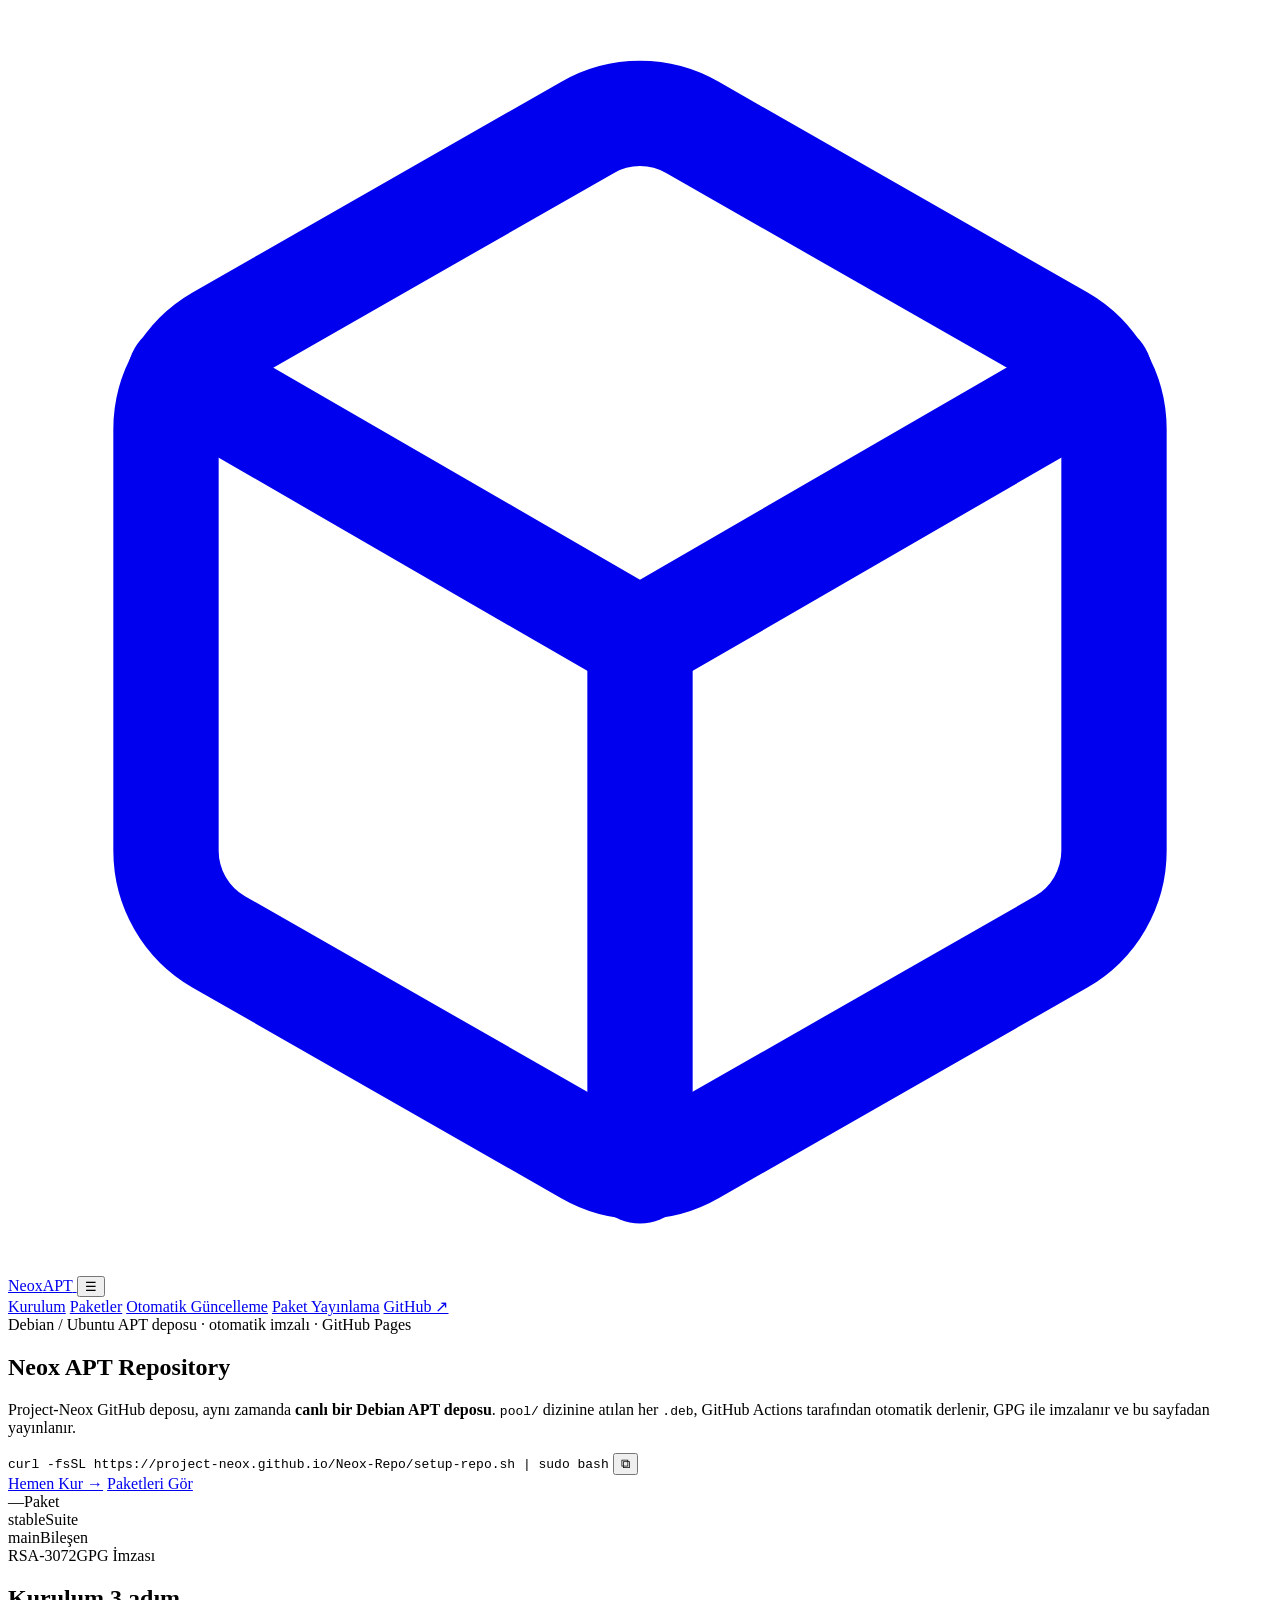
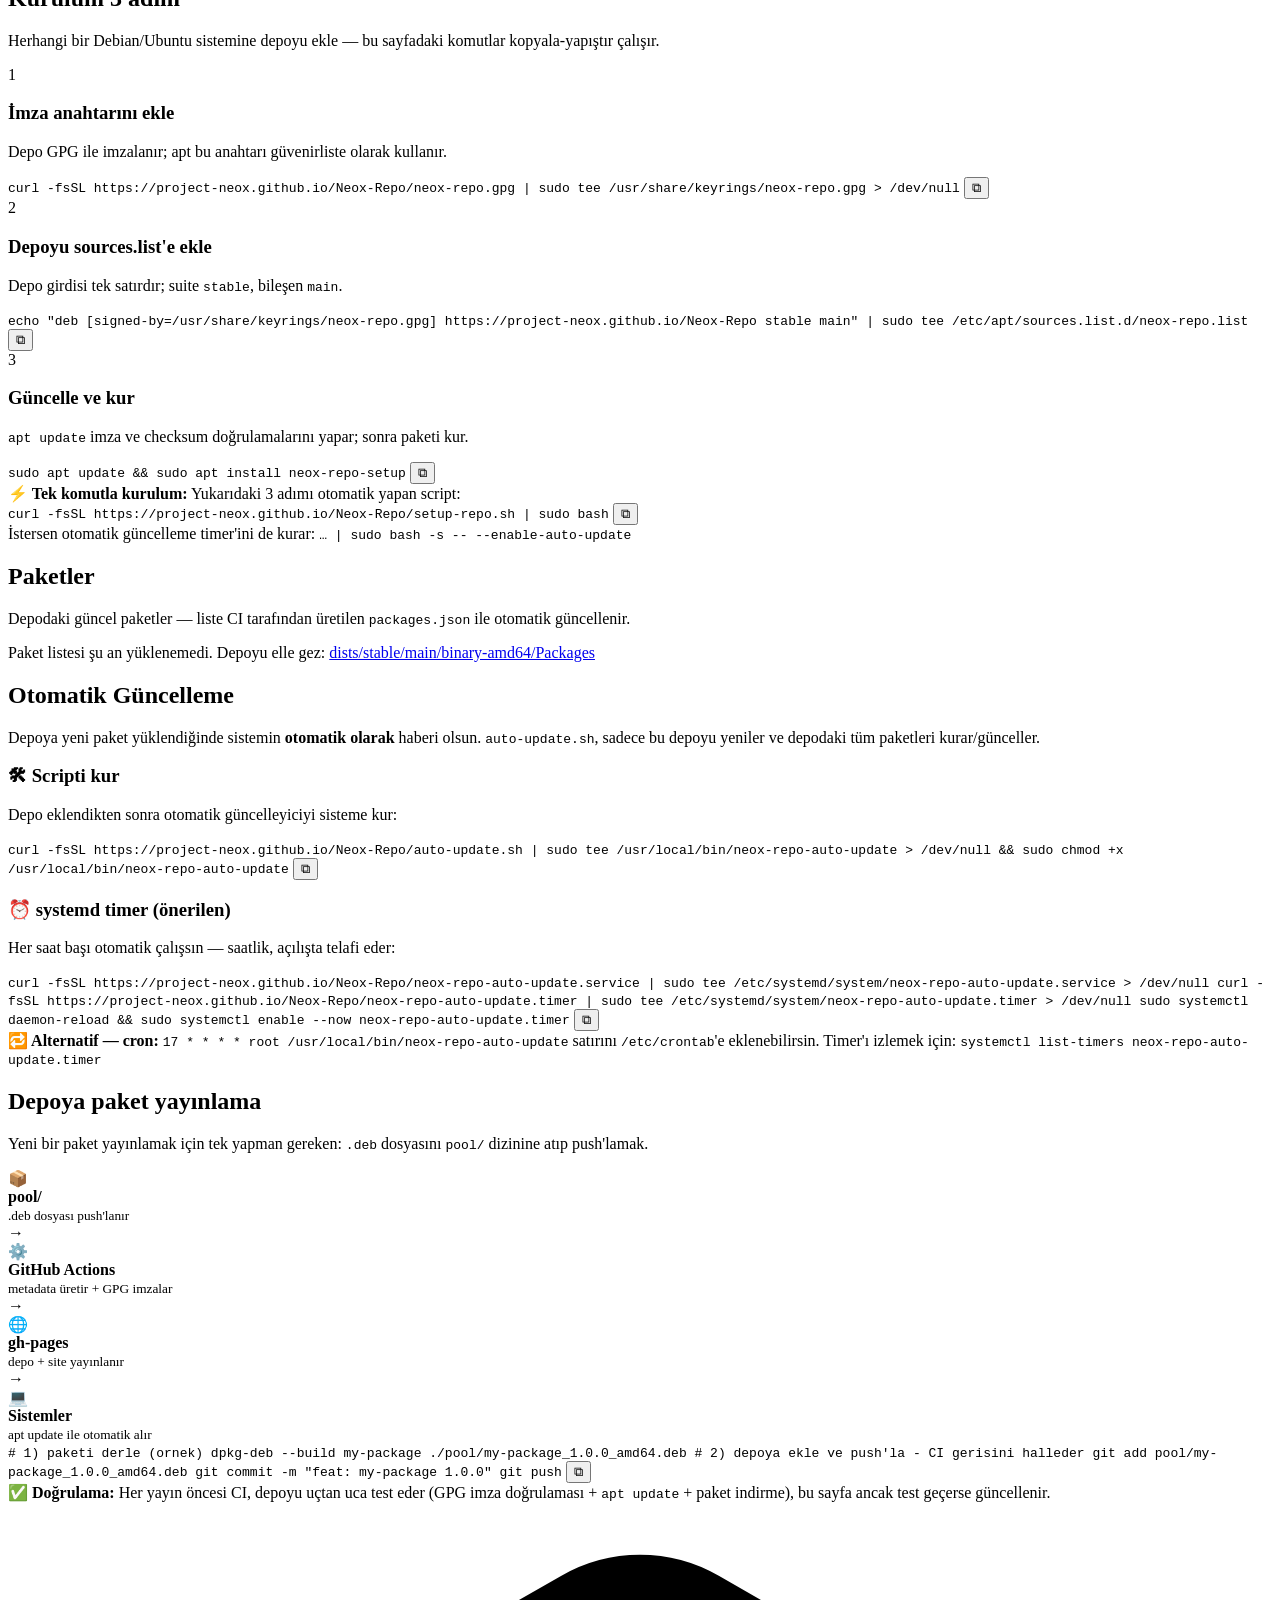
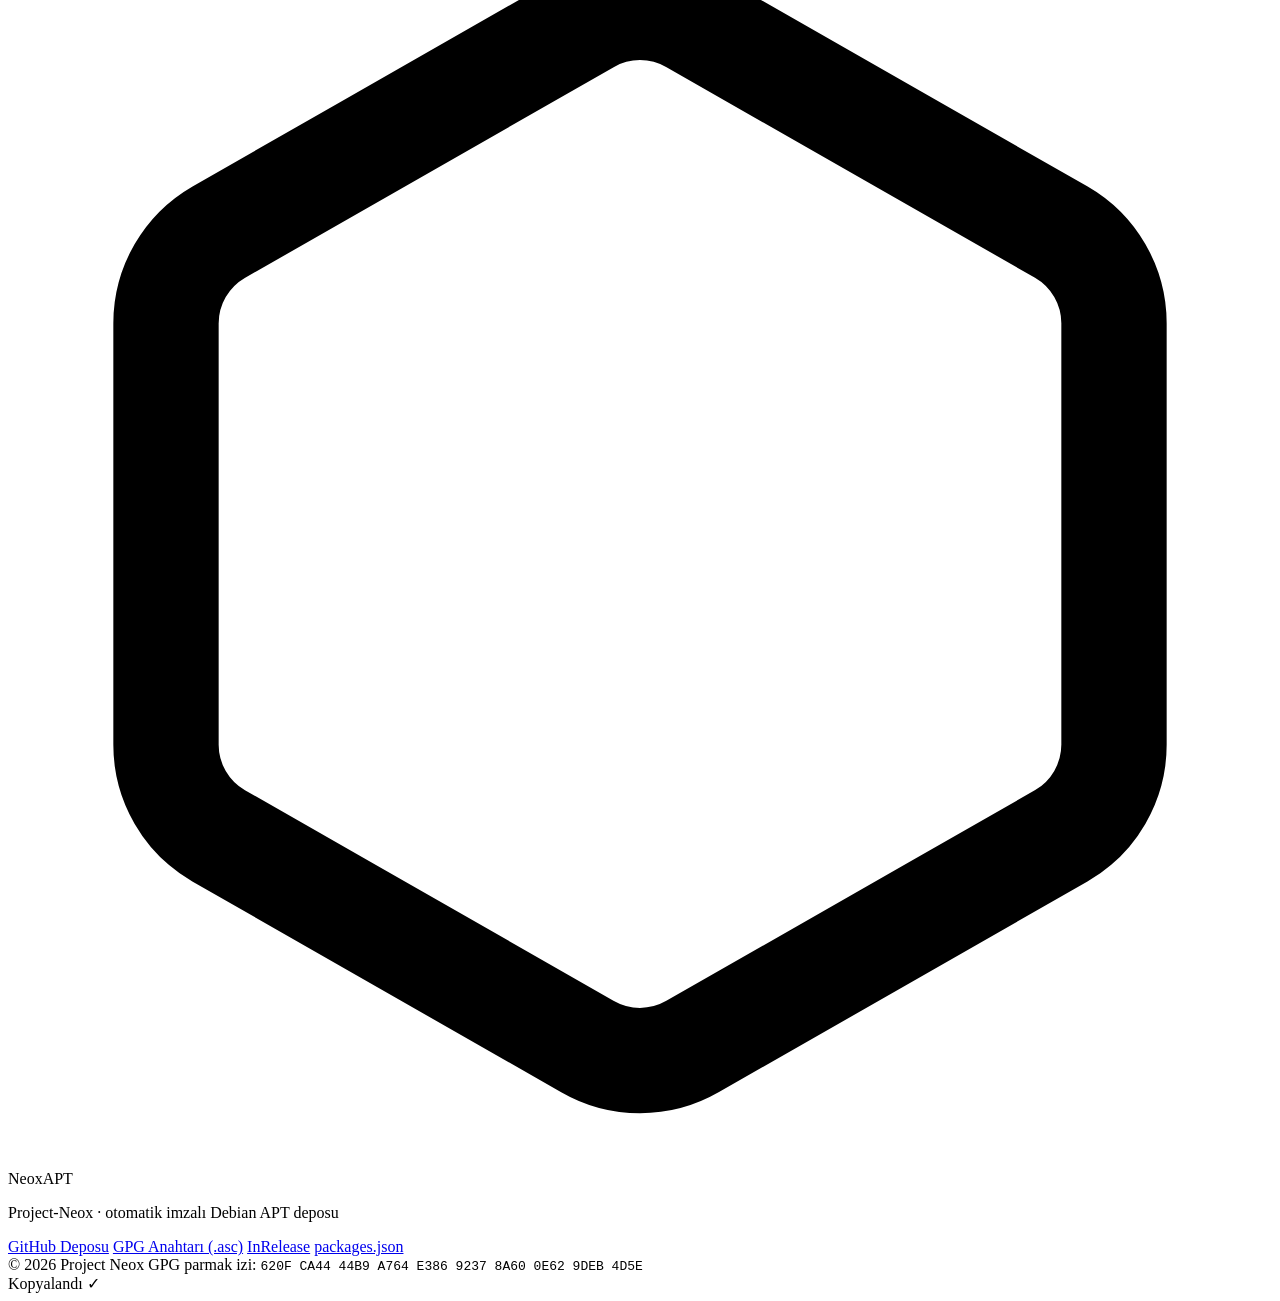
==== index.html @ c2ad5c68 "Rename site/index.html to index.html" ====
<!DOCTYPE html>
<html lang="tr">
<head>
<meta charset="UTF-8">
<meta name="viewport" content="width=device-width, initial-scale=1.0">
<title>Neox APT Repository — Project-Neox Paket Deposu</title>
<meta name="description" content="Project-Neox Debian APT deposu. Otomatik imzalı, GitHub Pages üzerinde çalışan paket deposu.">
<link rel="icon" href="data:image/svg+xml,%3Csvg xmlns='http://www.w3.org/2000/svg' viewBox='0 0 24 24' fill='none' stroke='%236366f1' stroke-width='2'%3E%3Cpath d='M21 16V8a2 2 0 0 0-1-1.73l-7-4a2 2 0 0 0-2 0l-7 4A2 2 0 0 0 3 8v8a2 2 0 0 0 1 1.73l7 4a2 2 0 0 0 2 0l7-4A2 2 0 0 0 21 16z'/%3E%3C/svg%3E">
<link rel="stylesheet" href="style.css">
</head>
<body>

<header class="site-header">
  <nav class="nav container">
    <a class="brand" href="#top">
      <svg class="brand-icon" viewBox="0 0 24 24" fill="none" stroke="currentColor" stroke-width="2" stroke-linecap="round" stroke-linejoin="round" aria-hidden="true">
        <path d="M21 16V8a2 2 0 0 0-1-1.73l-7-4a2 2 0 0 0-2 0l-7 4A2 2 0 0 0 3 8v8a2 2 0 0 0 1 1.73l7 4a2 2 0 0 0 2 0l7-4A2 2 0 0 0 21 16z"/>
        <polyline points="3.27 6.96 12 12.01 20.73 6.96"/>
        <line x1="12" y1="22.08" x2="12" y2="12"/>
      </svg>
      <span>Neox<span class="brand-accent">APT</span></span>
    </a>
    <button class="nav-toggle" id="navToggle" aria-label="Menü">☰</button>
    <div class="nav-links" id="navLinks">
      <a href="#kurulum">Kurulum</a>
      <a href="#paketler">Paketler</a>
      <a href="#auto-update">Otomatik Güncelleme</a>
      <a href="#yayinlama">Paket Yayınlama</a>
      <a class="nav-cta" href="https://github.com/Project-Neox/Neox-Repo" target="_blank" rel="noopener">GitHub ↗</a>
    </div>
  </nav>
</header>

<main id="top">

  <!-- ============ HERO ============ -->
  <section class="hero">
    <div class="hero-glow" aria-hidden="true"></div>
    <div class="container hero-inner">
      <div class="hero-badge">
        <span class="dot"></span> Debian / Ubuntu APT deposu · otomatik imzalı · GitHub Pages
      </div>
      <h1>Neox <span class="gradient-text">APT Repository</span></h1>
      <p class="hero-sub">
        Project-Neox GitHub deposu, aynı zamanda <strong>canlı bir Debian APT deposu</strong>.
        <code>pool/</code> dizinine atılan her <code>.deb</code>, GitHub Actions tarafından otomatik
        derlenir, GPG ile imzalanır ve bu sayfadan yayınlanır.
      </p>

      <div class="quick-install">
        <code id="quickCmd">curl -fsSL https://project-neox.github.io/Neox-Repo/setup-repo.sh | sudo bash</code>
        <button class="copy-btn" data-copy-target="quickCmd" title="Kopyala">⧉</button>
      </div>

      <div class="hero-actions">
        <a class="btn btn-primary" href="#kurulum">Hemen Kur →</a>
        <a class="btn btn-ghost" href="#paketler">Paketleri Gör</a>
      </div>

      <div class="stats" id="stats">
        <div class="stat"><span class="stat-value" id="statCount">—</span><span class="stat-label">Paket</span></div>
        <div class="stat"><span class="stat-value">stable</span><span class="stat-label">Suite</span></div>
        <div class="stat"><span class="stat-value">main</span><span class="stat-label">Bileşen</span></div>
        <div class="stat"><span class="stat-value" title="620FCA4444B9A764E38692378A600E629DEB4D5E">RSA-3072</span><span class="stat-label">GPG İmzası</span></div>
      </div>
    </div>
  </section>

  <!-- ============ KURULUM ============ -->
  <section class="section" id="kurulum">
    <div class="container">
      <h2 class="section-title">Kurulum <span class="gradient-text">3 adım</span></h2>
      <p class="section-sub">Herhangi bir Debian/Ubuntu sistemine depoyu ekle — bu sayfadaki komutlar kopyala-yapıştır çalışır.</p>

      <div class="steps">
        <div class="step-card">
          <div class="step-num">1</div>
          <h3>İmza anahtarını ekle</h3>
          <p>Depo GPG ile imzalanır; apt bu anahtarı güvenirliste olarak kullanır.</p>
          <div class="code-block">
            <code id="cmd1">curl -fsSL https://project-neox.github.io/Neox-Repo/neox-repo.gpg | sudo tee /usr/share/keyrings/neox-repo.gpg &gt; /dev/null</code>
            <button class="copy-btn" data-copy-target="cmd1" title="Kopyala">⧉</button>
          </div>
        </div>

        <div class="step-card">
          <div class="step-num">2</div>
          <h3>Depoyu sources.list'e ekle</h3>
          <p>Depo girdisi tek satırdır; suite <code>stable</code>, bileşen <code>main</code>.</p>
          <div class="code-block">
            <code id="cmd2">echo "deb [signed-by=/usr/share/keyrings/neox-repo.gpg] https://project-neox.github.io/Neox-Repo stable main" | sudo tee /etc/apt/sources.list.d/neox-repo.list</code>
            <button class="copy-btn" data-copy-target="cmd2" title="Kopyala">⧉</button>
          </div>
        </div>

        <div class="step-card">
          <div class="step-num">3</div>
          <h3>Güncelle ve kur</h3>
          <p><code>apt update</code> imza ve checksum doğrulamalarını yapar; sonra paketi kur.</p>
          <div class="code-block">
            <code id="cmd3">sudo apt update &amp;&amp; sudo apt install neox-repo-setup</code>
            <button class="copy-btn" data-copy-target="cmd3" title="Kopyala">⧉</button>
          </div>
        </div>
      </div>

      <div class="callout">
        <strong>⚡ Tek komutla kurulum:</strong> Yukarıdaki 3 adımı otomatik yapan script:
        <div class="code-block">
          <code id="cmd0">curl -fsSL https://project-neox.github.io/Neox-Repo/setup-repo.sh | sudo bash</code>
          <button class="copy-btn" data-copy-target="cmd0" title="Kopyala">⧉</button>
        </div>
        <span class="callout-note">İstersen otomatik güncelleme timer'ini de kurar: <code>… | sudo bash -s -- --enable-auto-update</code></span>
      </div>
    </div>
  </section>

  <!-- ============ PAKETLER ============ -->
  <section class="section" id="paketler">
    <div class="container">
      <h2 class="section-title">Paketler <span class="gradient-text" id="paketCount"></span></h2>
      <p class="section-sub">Depodaki güncel paketler — liste CI tarafından üretilen <code>packages.json</code> ile otomatik güncellenir.</p>
      <div class="packages-grid" id="packagesGrid">
        <div class="loading">Paketler yükleniyor…</div>
      </div>
      <div class="packages-fallback" id="packagesFallback" hidden>
        <p>Paket listesi şu an yüklenemedi. Depoyu elle gez: <a href="dists/stable/main/binary-amd64/Packages">dists/stable/main/binary-amd64/Packages</a></p>
      </div>
    </div>
  </section>

  <!-- ============ OTOMATIK GUNCELLEME ============ -->
  <section class="section" id="auto-update">
    <div class="container">
      <h2 class="section-title">Otomatik <span class="gradient-text">Güncelleme</span></h2>
      <p class="section-sub">
        Depoya yeni paket yüklendiğinde sistemin <strong>otomatik olarak</strong> haberi olsun.
        <code>auto-update.sh</code>, sadece bu depoyu yeniler ve depodaki tüm paketleri kurar/günceller.
      </p>

      <div class="two-col">
        <div class="feature-card">
          <h3>🛠 Scripti kur</h3>
          <p>Depo eklendikten sonra otomatik güncelleyiciyi sisteme kur:</p>
          <div class="code-block">
            <code id="cmd4">curl -fsSL https://project-neox.github.io/Neox-Repo/auto-update.sh | sudo tee /usr/local/bin/neox-repo-auto-update &gt; /dev/null &amp;&amp; sudo chmod +x /usr/local/bin/neox-repo-auto-update</code>
            <button class="copy-btn" data-copy-target="cmd4" title="Kopyala">⧉</button>
          </div>
        </div>
        <div class="feature-card">
          <h3>⏰ systemd timer (önerilen)</h3>
          <p>Her saat başı otomatik çalışsın — saatlik, açılışta telafi eder:</p>
          <div class="code-block">
            <code id="cmd5">curl -fsSL https://project-neox.github.io/Neox-Repo/neox-repo-auto-update.service | sudo tee /etc/systemd/system/neox-repo-auto-update.service &gt; /dev/null
curl -fsSL https://project-neox.github.io/Neox-Repo/neox-repo-auto-update.timer | sudo tee /etc/systemd/system/neox-repo-auto-update.timer &gt; /dev/null
sudo systemctl daemon-reload &amp;&amp; sudo systemctl enable --now neox-repo-auto-update.timer</code>
            <button class="copy-btn" data-copy-target="cmd5" title="Kopyala">⧉</button>
          </div>
        </div>
      </div>

      <div class="callout">
        <strong>🔁 Alternatif — cron:</strong> <code>17 * * * * root /usr/local/bin/neox-repo-auto-update</code>
        satırını <code>/etc/crontab</code>'e eklenebilirsin. Timer'ı izlemek için: <code>systemctl list-timers neox-repo-auto-update.timer</code>
      </div>
    </div>
  </section>

  <!-- ============ YAYINLAMA ============ -->
  <section class="section" id="yayinlama">
    <div class="container">
      <h2 class="section-title">Depoya paket <span class="gradient-text">yayınlama</span></h2>
      <p class="section-sub">Yeni bir paket yayınlamak için tek yapman gereken: <code>.deb</code> dosyasını <code>pool/</code> dizinine atıp push'lamak.</p>

      <div class="pipeline" aria-label="Yayınlama akışı">
        <div class="pipe-step"><div class="pipe-icon">📦</div><div><strong>pool/</strong><br><small>.deb dosyası push'lanır</small></div></div>
        <div class="pipe-arrow">→</div>
        <div class="pipe-step"><div class="pipe-icon">⚙️</div><div><strong>GitHub Actions</strong><br><small>metadata üretir + GPG imzalar</small></div></div>
        <div class="pipe-arrow">→</div>
        <div class="pipe-step"><div class="pipe-icon">🌐</div><div><strong>gh-pages</strong><br><small>depo + site yayınlanır</small></div></div>
        <div class="pipe-arrow">→</div>
        <div class="pipe-step"><div class="pipe-icon">💻</div><div><strong>Sistemler</strong><br><small>apt update ile otomatik alır</small></div></div>
      </div>

      <div class="code-block wide">
        <code id="cmd6"># 1) paketi derle (ornek)
dpkg-deb --build my-package ./pool/my-package_1.0.0_amd64.deb

# 2) depoya ekle ve push'la - CI gerisini halleder
git add pool/my-package_1.0.0_amd64.deb
git commit -m "feat: my-package 1.0.0"
git push</code>
        <button class="copy-btn" data-copy-target="cmd6" title="Kopyala">⧉</button>
      </div>

      <div class="callout">
        <strong>✅ Doğrulama:</strong> Her yayın öncesi CI, depoyu uçtan uca test eder
        (GPG imza doğrulaması + <code>apt update</code> + paket indirme), bu sayfa ancak test geçerse güncellenir.
      </div>
    </div>
  </section>

</main>

<footer class="site-footer">
  <div class="container footer-inner">
    <div>
      <div class="brand small">
        <svg class="brand-icon" viewBox="0 0 24 24" fill="none" stroke="currentColor" stroke-width="2" stroke-linecap="round" stroke-linejoin="round" aria-hidden="true">
          <path d="M21 16V8a2 2 0 0 0-1-1.73l-7-4a2 2 0 0 0-2 0l-7 4A2 2 0 0 0 3 8v8a2 2 0 0 0 1 1.73l7 4a2 2 0 0 0 2 0l7-4A2 2 0 0 0 21 16z"/>
        </svg>
        <span>Neox<span class="brand-accent">APT</span></span>
      </div>
      <p>Project-Neox · otomatik imzalı Debian APT deposu</p>
    </div>
    <div class="footer-links">
      <a href="https://github.com/Project-Neox/Neox-Repo" target="_blank" rel="noopener">GitHub Deposu</a>
      <a href="neox-repo-key.asc">GPG Anahtarı (.asc)</a>
      <a href="dists/stable/InRelease">InRelease</a>
      <a href="packages.json">packages.json</a>
    </div>
  </div>
  <div class="container footer-bottom">
    <span>© 2026 Project Neox</span>
    <span>GPG parmak izi: <code>620F CA44 44B9 A764 E386 9237 8A60 0E62 9DEB 4D5E</code></span>
  </div>
</footer>

<div class="toast" id="toast">Kopyalandı ✓</div>

<script src="app.js"></script>
</body>
</html>
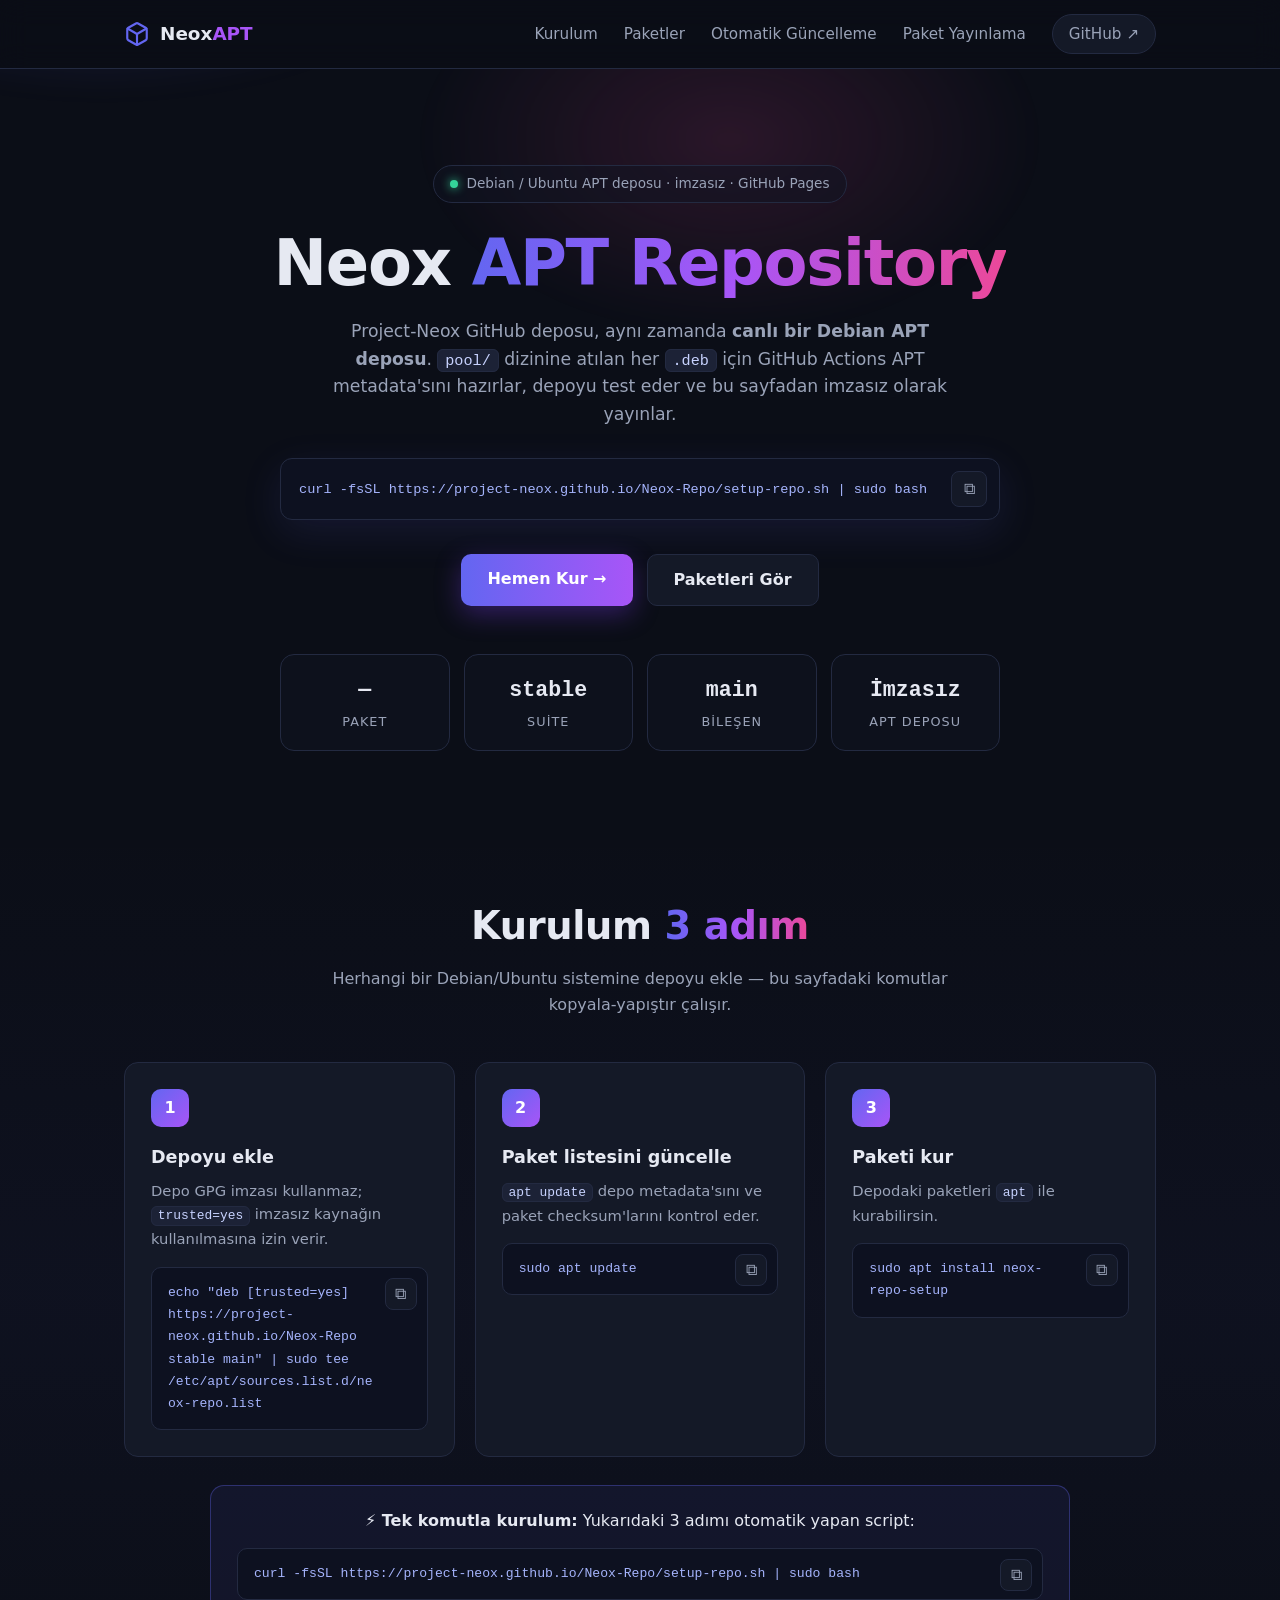
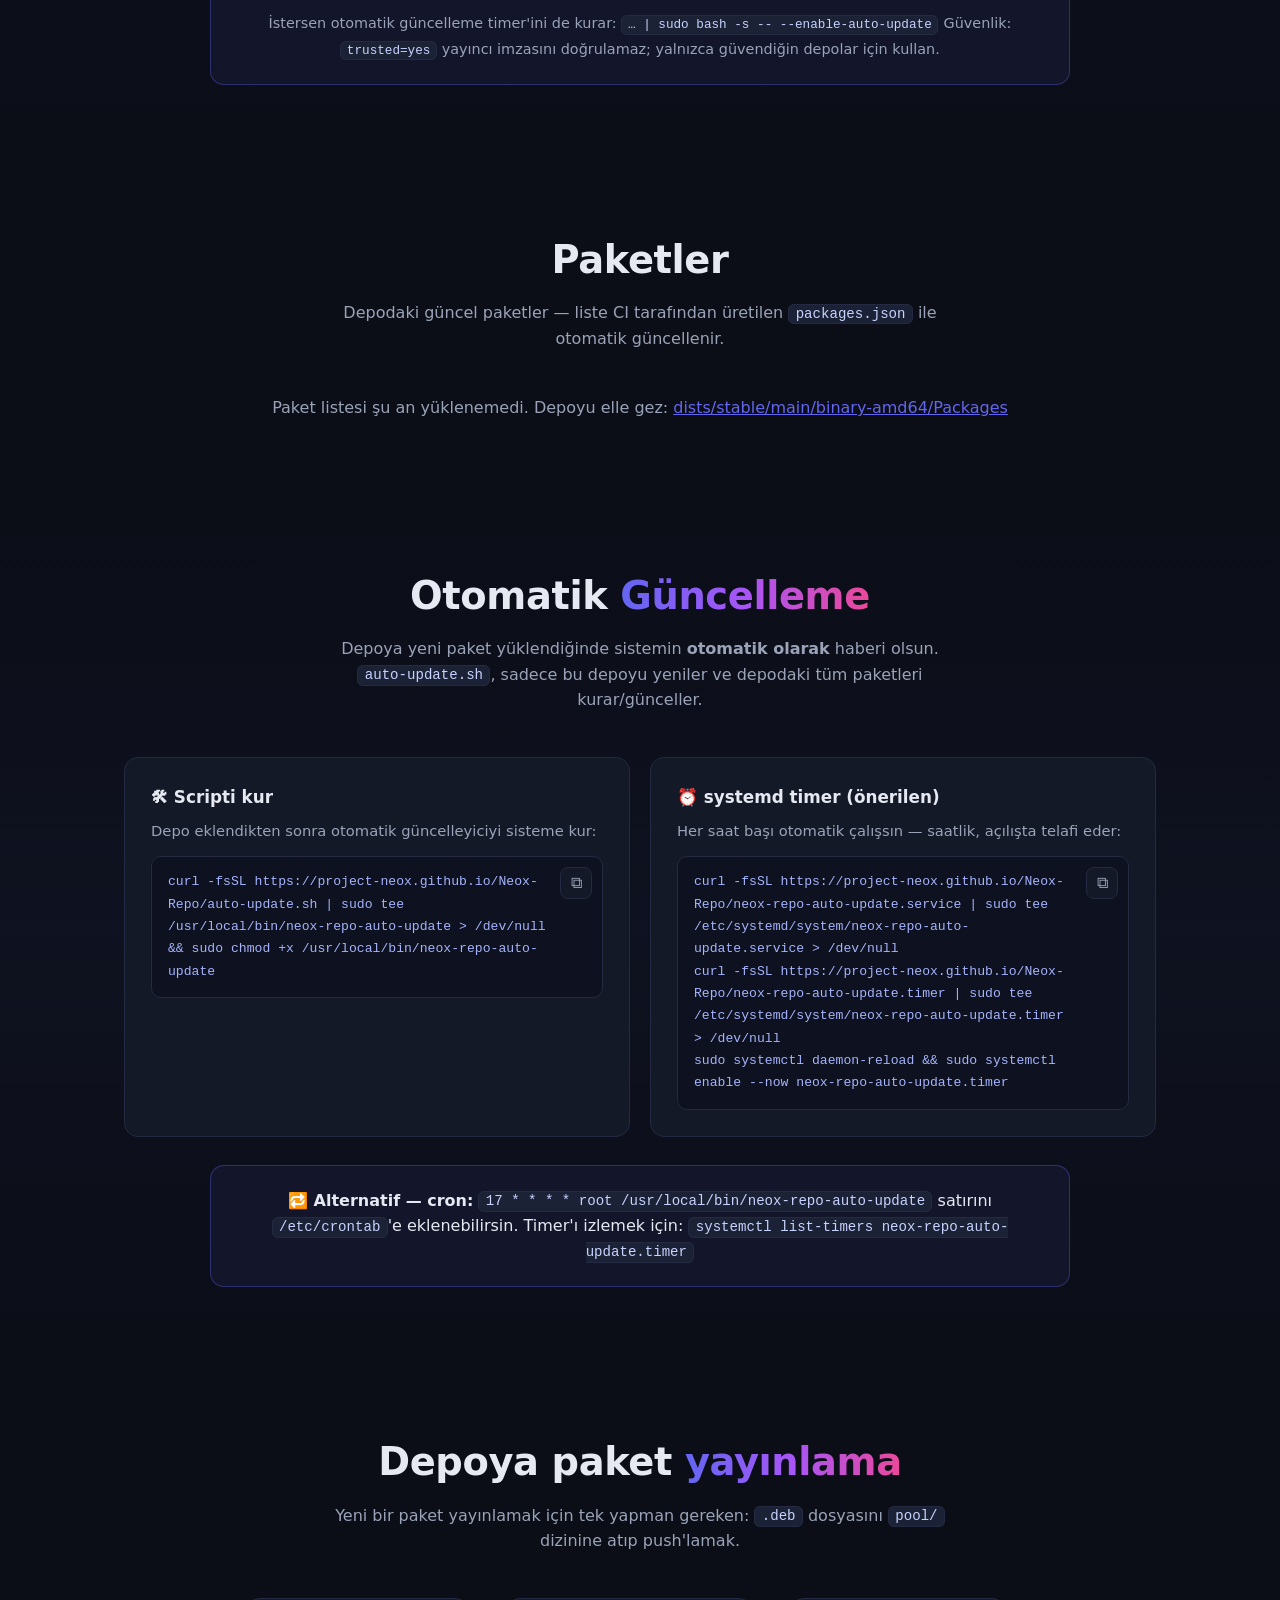
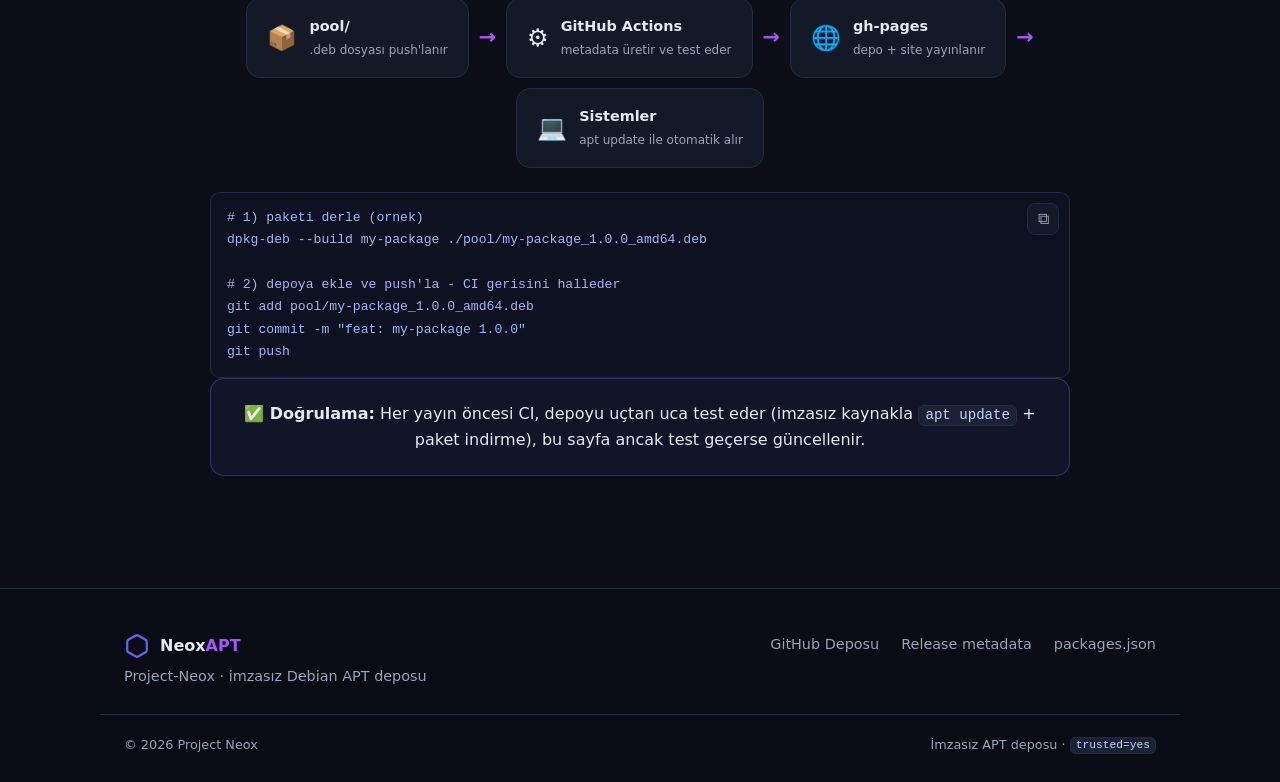
==== commit a87bc0ff: "Remove GPG signing from APT repository Co-authored-by: arena-agent <297053741+arena-agent@users.nore" ====
--- a/index.html
+++ b/index.html
@@ -4,7 +4,7 @@
 <meta charset="UTF-8">
 <meta name="viewport" content="width=device-width, initial-scale=1.0">
 <title>Neox APT Repository — Project-Neox Paket Deposu</title>
-<meta name="description" content="Project-Neox Debian APT deposu. Otomatik imzalı, GitHub Pages üzerinde çalışan paket deposu.">
+<meta name="description" content="Project-Neox imzasız Debian APT deposu. GitHub Pages üzerinden yayınlanan paket deposu.">
 <link rel="icon" href="data:image/svg+xml,%3Csvg xmlns='http://www.w3.org/2000/svg' viewBox='0 0 24 24' fill='none' stroke='%236366f1' stroke-width='2'%3E%3Cpath d='M21 16V8a2 2 0 0 0-1-1.73l-7-4a2 2 0 0 0-2 0l-7 4A2 2 0 0 0 3 8v8a2 2 0 0 0 1 1.73l7 4a2 2 0 0 0 2 0l7-4A2 2 0 0 0 21 16z'/%3E%3C/svg%3E">
 <link rel="stylesheet" href="style.css">
 </head>
@@ -38,13 +38,13 @@
     <div class="hero-glow" aria-hidden="true"></div>
     <div class="container hero-inner">
       <div class="hero-badge">
-        <span class="dot"></span> Debian / Ubuntu APT deposu · otomatik imzalı · GitHub Pages
+        <span class="dot"></span> Debian / Ubuntu APT deposu · imzasız · GitHub Pages
       </div>
       <h1>Neox <span class="gradient-text">APT Repository</span></h1>
       <p class="hero-sub">
         Project-Neox GitHub deposu, aynı zamanda <strong>canlı bir Debian APT deposu</strong>.
-        <code>pool/</code> dizinine atılan her <code>.deb</code>, GitHub Actions tarafından otomatik
-        derlenir, GPG ile imzalanır ve bu sayfadan yayınlanır.
+        <code>pool/</code> dizinine atılan her <code>.deb</code> için GitHub Actions APT metadata'sını
+        hazırlar, depoyu test eder ve bu sayfadan imzasız olarak yayınlar.
       </p>
 
       <div class="quick-install">
@@ -61,7 +61,7 @@
         <div class="stat"><span class="stat-value" id="statCount">—</span><span class="stat-label">Paket</span></div>
         <div class="stat"><span class="stat-value">stable</span><span class="stat-label">Suite</span></div>
         <div class="stat"><span class="stat-value">main</span><span class="stat-label">Bileşen</span></div>
-        <div class="stat"><span class="stat-value" title="620FCA4444B9A764E38692378A600E629DEB4D5E">RSA-3072</span><span class="stat-label">GPG İmzası</span></div>
+        <div class="stat"><span class="stat-value">İmzasız</span><span class="stat-label">APT Deposu</span></div>
       </div>
     </div>
   </section>
@@ -75,30 +75,30 @@
       <div class="steps">
         <div class="step-card">
           <div class="step-num">1</div>
-          <h3>İmza anahtarını ekle</h3>
-          <p>Depo GPG ile imzalanır; apt bu anahtarı güvenirliste olarak kullanır.</p>
-          <div class="code-block">
-            <code id="cmd1">curl -fsSL https://project-neox.github.io/Neox-Repo/neox-repo.gpg | sudo tee /usr/share/keyrings/neox-repo.gpg &gt; /dev/null</code>
+          <h3>Depoyu ekle</h3>
+          <p>Depo GPG imzası kullanmaz; <code>trusted=yes</code> imzasız kaynağın kullanılmasına izin verir.</p>
+          <div class="code-block">
+            <code id="cmd1">echo "deb [trusted=yes] https://project-neox.github.io/Neox-Repo stable main" | sudo tee /etc/apt/sources.list.d/neox-repo.list</code>
             <button class="copy-btn" data-copy-target="cmd1" title="Kopyala">⧉</button>
           </div>
         </div>
 
         <div class="step-card">
           <div class="step-num">2</div>
-          <h3>Depoyu sources.list'e ekle</h3>
-          <p>Depo girdisi tek satırdır; suite <code>stable</code>, bileşen <code>main</code>.</p>
-          <div class="code-block">
-            <code id="cmd2">echo "deb [signed-by=/usr/share/keyrings/neox-repo.gpg] https://project-neox.github.io/Neox-Repo stable main" | sudo tee /etc/apt/sources.list.d/neox-repo.list</code>
+          <h3>Paket listesini güncelle</h3>
+          <p><code>apt update</code> depo metadata'sını ve paket checksum'larını kontrol eder.</p>
+          <div class="code-block">
+            <code id="cmd2">sudo apt update</code>
             <button class="copy-btn" data-copy-target="cmd2" title="Kopyala">⧉</button>
           </div>
         </div>
 
         <div class="step-card">
           <div class="step-num">3</div>
-          <h3>Güncelle ve kur</h3>
-          <p><code>apt update</code> imza ve checksum doğrulamalarını yapar; sonra paketi kur.</p>
-          <div class="code-block">
-            <code id="cmd3">sudo apt update &amp;&amp; sudo apt install neox-repo-setup</code>
+          <h3>Paketi kur</h3>
+          <p>Depodaki paketleri <code>apt</code> ile kurabilirsin.</p>
+          <div class="code-block">
+            <code id="cmd3">sudo apt install neox-repo-setup</code>
             <button class="copy-btn" data-copy-target="cmd3" title="Kopyala">⧉</button>
           </div>
         </div>
@@ -111,6 +111,7 @@
           <button class="copy-btn" data-copy-target="cmd0" title="Kopyala">⧉</button>
         </div>
         <span class="callout-note">İstersen otomatik güncelleme timer'ini de kurar: <code>… | sudo bash -s -- --enable-auto-update</code></span>
+        <span class="callout-note">Güvenlik: <code>trusted=yes</code> yayıncı imzasını doğrulamaz; yalnızca güvendiğin depolar için kullan.</span>
       </div>
     </div>
   </section>
@@ -175,7 +176,7 @@
       <div class="pipeline" aria-label="Yayınlama akışı">
         <div class="pipe-step"><div class="pipe-icon">📦</div><div><strong>pool/</strong><br><small>.deb dosyası push'lanır</small></div></div>
         <div class="pipe-arrow">→</div>
-        <div class="pipe-step"><div class="pipe-icon">⚙️</div><div><strong>GitHub Actions</strong><br><small>metadata üretir + GPG imzalar</small></div></div>
+        <div class="pipe-step"><div class="pipe-icon">⚙️</div><div><strong>GitHub Actions</strong><br><small>metadata üretir ve test eder</small></div></div>
         <div class="pipe-arrow">→</div>
         <div class="pipe-step"><div class="pipe-icon">🌐</div><div><strong>gh-pages</strong><br><small>depo + site yayınlanır</small></div></div>
         <div class="pipe-arrow">→</div>
@@ -195,7 +196,7 @@
 
       <div class="callout">
         <strong>✅ Doğrulama:</strong> Her yayın öncesi CI, depoyu uçtan uca test eder
-        (GPG imza doğrulaması + <code>apt update</code> + paket indirme), bu sayfa ancak test geçerse güncellenir.
+        (imzasız kaynakla <code>apt update</code> + paket indirme), bu sayfa ancak test geçerse güncellenir.
       </div>
     </div>
   </section>
@@ -211,18 +212,17 @@
         </svg>
         <span>Neox<span class="brand-accent">APT</span></span>
       </div>
-      <p>Project-Neox · otomatik imzalı Debian APT deposu</p>
+      <p>Project-Neox · imzasız Debian APT deposu</p>
     </div>
     <div class="footer-links">
       <a href="https://github.com/Project-Neox/Neox-Repo" target="_blank" rel="noopener">GitHub Deposu</a>
-      <a href="neox-repo-key.asc">GPG Anahtarı (.asc)</a>
-      <a href="dists/stable/InRelease">InRelease</a>
+      <a href="dists/stable/Release">Release metadata</a>
       <a href="packages.json">packages.json</a>
     </div>
   </div>
   <div class="container footer-bottom">
     <span>© 2026 Project Neox</span>
-    <span>GPG parmak izi: <code>620F CA44 44B9 A764 E386 9237 8A60 0E62 9DEB 4D5E</code></span>
+    <span>İmzasız APT deposu · <code>trusted=yes</code></span>
   </div>
 </footer>
 
--- a/style.css
+++ b/style.css
@@ -0,0 +1,375 @@
+:root {
+  --bg: #0b0e17;
+  --bg-soft: #11152280;
+  --card: #141927;
+  --card-border: #232a41;
+  --text: #e6e9f2;
+  --text-dim: #9aa3b8;
+  --indigo: #6366f1;
+  --purple: #a855f7;
+  --pink: #ec4899;
+  --green: #34d399;
+  --radius: 14px;
+  --font: "Segoe UI", system-ui, -apple-system, Roboto, "Helvetica Neue", Arial, sans-serif;
+  --mono: "JetBrains Mono", "Fira Code", ui-monospace, SFMono-Regular, Menlo, Consolas, monospace;
+}
+
+* { margin: 0; padding: 0; box-sizing: border-box; }
+
+html { scroll-behavior: smooth; scroll-padding-top: 84px; }
+
+body {
+  background: var(--bg);
+  color: var(--text);
+  font-family: var(--font);
+  line-height: 1.6;
+  -webkit-font-smoothing: antialiased;
+}
+
+.container { max-width: 1080px; margin: 0 auto; padding: 0 24px; }
+
+code {
+  font-family: var(--mono);
+  font-size: 0.88em;
+  background: #1c2236;
+  border: 1px solid var(--card-border);
+  border-radius: 6px;
+  padding: 0.1em 0.45em;
+  color: #c7d2fe;
+  word-break: break-word;
+}
+
+.gradient-text {
+  background: linear-gradient(90deg, var(--indigo), var(--purple), var(--pink));
+  -webkit-background-clip: text;
+  background-clip: text;
+  color: transparent;
+}
+
+/* ---------- Header ---------- */
+.site-header {
+  position: sticky;
+  top: 0;
+  z-index: 50;
+  background: rgba(11, 14, 23, 0.78);
+  backdrop-filter: blur(14px);
+  -webkit-backdrop-filter: blur(14px);
+  border-bottom: 1px solid var(--card-border);
+}
+
+.nav { display: flex; align-items: center; justify-content: space-between; height: 68px; }
+
+.brand { display: flex; align-items: center; gap: 10px; font-weight: 700; font-size: 1.15rem; color: var(--text); text-decoration: none; }
+.brand.small { font-size: 1rem; }
+.brand-icon { width: 26px; height: 26px; color: var(--indigo); }
+.brand-accent { color: var(--purple); }
+
+.nav-links { display: flex; align-items: center; gap: 26px; }
+.nav-links a { color: var(--text-dim); text-decoration: none; font-size: 0.95rem; transition: color 0.2s; }
+.nav-links a:hover { color: var(--text); }
+.nav-cta {
+  border: 1px solid var(--card-border);
+  border-radius: 999px;
+  padding: 7px 16px !important;
+  background: var(--card);
+}
+.nav-cta:hover { border-color: var(--indigo); }
+
+.nav-toggle { display: none; background: none; border: none; color: var(--text); font-size: 1.5rem; cursor: pointer; }
+
+/* ---------- Hero ---------- */
+.hero { position: relative; padding: 96px 0 72px; overflow: hidden; }
+.hero-glow {
+  position: absolute;
+  inset: -40% -20% auto;
+  height: 620px;
+  background:
+    radial-gradient(600px 320px at 20% 20%, rgba(99, 102, 241, 0.28), transparent 65%),
+    radial-gradient(520px 300px at 80% 10%, rgba(168, 85, 247, 0.22), transparent 65%),
+    radial-gradient(480px 300px at 55% 60%, rgba(236, 72, 153, 0.14), transparent 65%);
+  filter: blur(8px);
+  pointer-events: none;
+  animation: drift 14s ease-in-out infinite alternate;
+}
+@keyframes drift {
+  from { transform: translate3d(-3%, -2%, 0) scale(1); }
+  to   { transform: translate3d(3%, 3%, 0) scale(1.06); }
+}
+
+.hero-inner { position: relative; text-align: center; }
+
+.hero-badge {
+  display: inline-flex;
+  align-items: center;
+  gap: 8px;
+  font-size: 0.85rem;
+  color: var(--text-dim);
+  border: 1px solid var(--card-border);
+  background: var(--bg-soft);
+  border-radius: 999px;
+  padding: 7px 16px;
+  margin-bottom: 26px;
+}
+.hero-badge .dot { width: 8px; height: 8px; border-radius: 50%; background: var(--green); box-shadow: 0 0 10px var(--green); animation: pulse 2s infinite; }
+@keyframes pulse { 50% { opacity: 0.4; } }
+
+.hero h1 { font-size: clamp(2.4rem, 6vw, 4rem); line-height: 1.08; letter-spacing: -0.02em; margin-bottom: 20px; }
+.hero-sub { max-width: 640px; margin: 0 auto 30px; color: var(--text-dim); font-size: 1.08rem; }
+
+.quick-install {
+  display: flex;
+  align-items: center;
+  gap: 10px;
+  max-width: 720px;
+  margin: 0 auto 34px;
+  background: #0d1120;
+  border: 1px solid var(--card-border);
+  border-radius: 12px;
+  padding: 12px 12px 12px 18px;
+  box-shadow: 0 12px 40px rgba(99, 102, 241, 0.12);
+}
+.quick-install code { flex: 1; background: none; border: none; padding: 0; color: #a5b4fc; text-align: left; font-size: 0.85rem; overflow-x: auto; white-space: nowrap; }
+
+.copy-btn {
+  flex-shrink: 0;
+  background: var(--card);
+  border: 1px solid var(--card-border);
+  color: var(--text-dim);
+  border-radius: 8px;
+  width: 36px;
+  height: 36px;
+  cursor: pointer;
+  font-size: 1rem;
+  transition: all 0.2s;
+}
+.copy-btn:hover { color: var(--text); border-color: var(--indigo); background: #1a2138; }
+.copy-btn.copied { color: var(--green); border-color: var(--green); }
+
+.hero-actions { display: flex; gap: 14px; justify-content: center; flex-wrap: wrap; margin-bottom: 48px; }
+
+.btn {
+  display: inline-block;
+  text-decoration: none;
+  font-weight: 600;
+  border-radius: 10px;
+  padding: 12px 26px;
+  transition: all 0.2s;
+}
+.btn-primary {
+  color: #fff;
+  background: linear-gradient(90deg, var(--indigo), var(--purple));
+  box-shadow: 0 8px 26px rgba(124, 58, 237, 0.35);
+}
+.btn-primary:hover { transform: translateY(-2px); box-shadow: 0 12px 34px rgba(124, 58, 237, 0.5); }
+.btn-ghost { color: var(--text); border: 1px solid var(--card-border); background: var(--card); }
+.btn-ghost:hover { border-color: var(--indigo); }
+
+.stats {
+  display: grid;
+  grid-template-columns: repeat(4, 1fr);
+  gap: 14px;
+  max-width: 720px;
+  margin: 0 auto;
+}
+.stat {
+  background: var(--bg-soft);
+  border: 1px solid var(--card-border);
+  border-radius: var(--radius);
+  padding: 18px 10px;
+  display: flex;
+  flex-direction: column;
+  gap: 4px;
+}
+.stat-value { font-size: 1.35rem; font-weight: 700; font-family: var(--mono); }
+.stat-label { font-size: 0.8rem; color: var(--text-dim); text-transform: uppercase; letter-spacing: 0.08em; }
+
+/* ---------- Sections ---------- */
+.section { padding: 72px 0; }
+.section:nth-of-type(even) { background: linear-gradient(180deg, transparent, rgba(99, 102, 241, 0.04), transparent); }
+.section-title { font-size: clamp(1.7rem, 4vw, 2.4rem); text-align: center; margin-bottom: 10px; letter-spacing: -0.01em; }
+.section-sub { text-align: center; color: var(--text-dim); max-width: 620px; margin: 0 auto 44px; }
+
+/* ---------- Steps ---------- */
+.steps { display: grid; grid-template-columns: repeat(3, 1fr); gap: 20px; margin-bottom: 28px; }
+.step-card {
+  background: var(--card);
+  border: 1px solid var(--card-border);
+  border-radius: var(--radius);
+  padding: 26px;
+  transition: transform 0.2s, border-color 0.2s;
+}
+.step-card:hover { transform: translateY(-4px); border-color: var(--indigo); }
+.step-num {
+  width: 38px; height: 38px;
+  border-radius: 10px;
+  display: grid; place-items: center;
+  font-weight: 700;
+  color: #fff;
+  background: linear-gradient(135deg, var(--indigo), var(--purple));
+  margin-bottom: 16px;
+}
+.step-card h3 { font-size: 1.1rem; margin-bottom: 8px; }
+.step-card p { color: var(--text-dim); font-size: 0.92rem; margin-bottom: 16px; }
+
+/* ---------- Code blocks ---------- */
+.code-block {
+  position: relative;
+  background: #0d1120;
+  border: 1px solid var(--card-border);
+  border-radius: 10px;
+  padding: 14px 52px 14px 16px;
+  margin-top: 6px;
+}
+.code-block code {
+  display: block;
+  background: none;
+  border: none;
+  padding: 0;
+  color: #a5b4fc;
+  font-size: 0.82rem;
+  line-height: 1.7;
+  white-space: pre-wrap;
+  word-break: break-word;
+}
+.code-block .copy-btn { position: absolute; top: 10px; right: 10px; width: 32px; height: 32px; }
+.code-block.wide { max-width: 860px; margin: 24px auto 0; text-align: left; }
+
+.callout {
+  max-width: 860px;
+  margin: 0 auto;
+  background: rgba(99, 102, 241, 0.08);
+  border: 1px solid rgba(99, 102, 241, 0.35);
+  border-radius: var(--radius);
+  padding: 22px 26px;
+  text-align: center;
+}
+.callout .code-block { margin: 14px 0 10px; text-align: left; }
+.callout-note { color: var(--text-dim); font-size: 0.9rem; }
+
+/* ---------- Packages ---------- */
+.packages-grid { display: grid; grid-template-columns: repeat(auto-fill, minmax(300px, 1fr)); gap: 20px; }
+.loading { grid-column: 1 / -1; text-align: center; color: var(--text-dim); padding: 40px 0; }
+
+.package-card {
+  background: var(--card);
+  border: 1px solid var(--card-border);
+  border-radius: var(--radius);
+  padding: 24px;
+  display: flex;
+  flex-direction: column;
+  gap: 10px;
+  transition: transform 0.2s, border-color 0.2s;
+}
+.package-card:hover { transform: translateY(-4px); border-color: var(--purple); }
+.package-head { display: flex; align-items: center; justify-content: space-between; gap: 10px; flex-wrap: wrap; }
+.package-name { font-family: var(--mono); font-weight: 700; font-size: 1.05rem; color: #c7d2fe; }
+.badges { display: flex; gap: 6px; }
+.badge {
+  font-size: 0.72rem;
+  font-family: var(--mono);
+  border-radius: 999px;
+  padding: 3px 10px;
+  border: 1px solid var(--card-border);
+  color: var(--text-dim);
+}
+.badge.version { color: var(--green); border-color: rgba(52, 211, 153, 0.4); }
+.badge.arch { color: var(--pink); border-color: rgba(236, 72, 153, 0.4); }
+.package-desc { color: var(--text-dim); font-size: 0.9rem; flex: 1; }
+.package-meta { font-size: 0.78rem; color: var(--text-dim); font-family: var(--mono); }
+.package-actions { display: flex; gap: 8px; margin-top: 4px; }
+.package-actions .copy-btn { width: auto; height: auto; padding: 7px 14px; font-size: 0.82rem; border-radius: 8px; }
+.package-actions a.copy-btn { text-decoration: none; display: inline-flex; align-items: center; }
+.packages-fallback { text-align: center; color: var(--text-dim); }
+.packages-fallback a { color: var(--indigo); }
+
+/* ---------- Auto-update / features ---------- */
+.two-col { display: grid; grid-template-columns: 1fr 1fr; gap: 20px; margin-bottom: 28px; }
+.feature-card {
+  background: var(--card);
+  border: 1px solid var(--card-border);
+  border-radius: var(--radius);
+  padding: 26px;
+}
+.feature-card h3 { margin-bottom: 8px; font-size: 1.05rem; }
+.feature-card p { color: var(--text-dim); font-size: 0.92rem; margin-bottom: 14px; }
+
+/* ---------- Pipeline ---------- */
+.pipeline {
+  display: flex;
+  align-items: stretch;
+  justify-content: center;
+  gap: 10px;
+  flex-wrap: wrap;
+  margin-bottom: 8px;
+}
+.pipe-step {
+  display: flex;
+  align-items: center;
+  gap: 12px;
+  background: var(--card);
+  border: 1px solid var(--card-border);
+  border-radius: var(--radius);
+  padding: 16px 20px;
+  font-size: 0.9rem;
+}
+.pipe-step small { color: var(--text-dim); }
+.pipe-icon { font-size: 1.5rem; }
+.pipe-arrow { align-self: center; color: var(--purple); font-size: 1.3rem; font-weight: 700; }
+
+/* ---------- Footer ---------- */
+.site-footer { border-top: 1px solid var(--card-border); margin-top: 40px; padding: 44px 0 28px; background: #090c14; }
+.footer-inner { display: flex; justify-content: space-between; align-items: flex-start; gap: 30px; flex-wrap: wrap; margin-bottom: 26px; }
+.footer-inner p { color: var(--text-dim); font-size: 0.9rem; margin-top: 6px; }
+.footer-links { display: flex; gap: 22px; flex-wrap: wrap; }
+.footer-links a { color: var(--text-dim); text-decoration: none; font-size: 0.9rem; }
+.footer-links a:hover { color: var(--indigo); }
+.footer-bottom {
+  display: flex;
+  justify-content: space-between;
+  gap: 14px;
+  flex-wrap: wrap;
+  color: var(--text-dim);
+  font-size: 0.8rem;
+  border-top: 1px solid var(--card-border);
+  padding-top: 20px;
+}
+
+/* ---------- Toast ---------- */
+.toast {
+  position: fixed;
+  bottom: 28px;
+  left: 50%;
+  transform: translate(-50%, 80px);
+  background: var(--green);
+  color: #06281e;
+  font-weight: 600;
+  border-radius: 999px;
+  padding: 10px 22px;
+  opacity: 0;
+  transition: all 0.3s ease;
+  pointer-events: none;
+  z-index: 100;
+}
+.toast.show { transform: translate(-50%, 0); opacity: 1; }
+
+/* ---------- Responsive ---------- */
+@media (max-width: 860px) {
+  .steps, .two-col { grid-template-columns: 1fr; }
+  .stats { grid-template-columns: repeat(2, 1fr); }
+  .nav-toggle { display: block; }
+  .nav-links {
+    display: none;
+    position: absolute;
+    top: 68px; left: 0; right: 0;
+    flex-direction: column;
+    align-items: stretch;
+    gap: 0;
+    background: var(--bg);
+    border-bottom: 1px solid var(--card-border);
+    padding: 10px 24px 18px;
+  }
+  .nav-links.open { display: flex; }
+  .nav-links a { padding: 12px 4px; border-bottom: 1px solid var(--card-border); }
+  .nav-cta { text-align: center; margin-top: 10px; }
+  .pipe-arrow { transform: rotate(90deg); }
+}
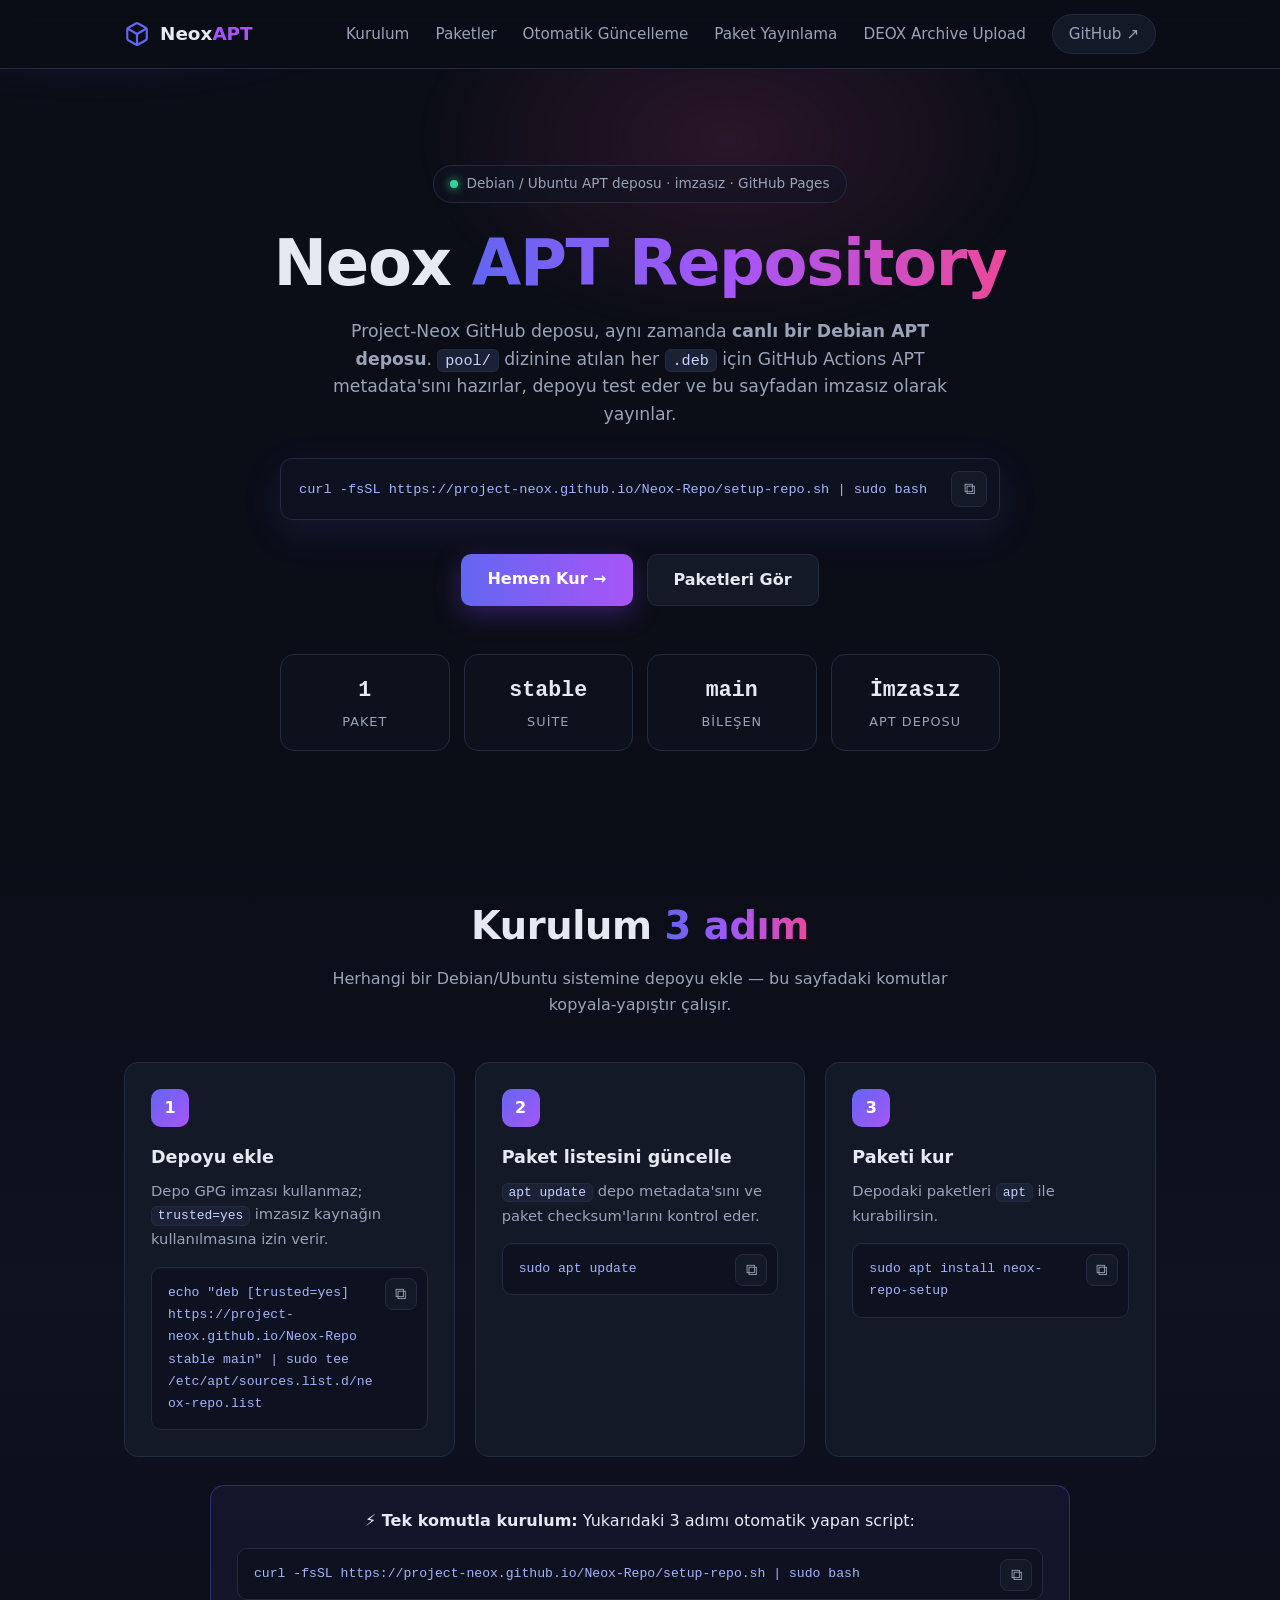
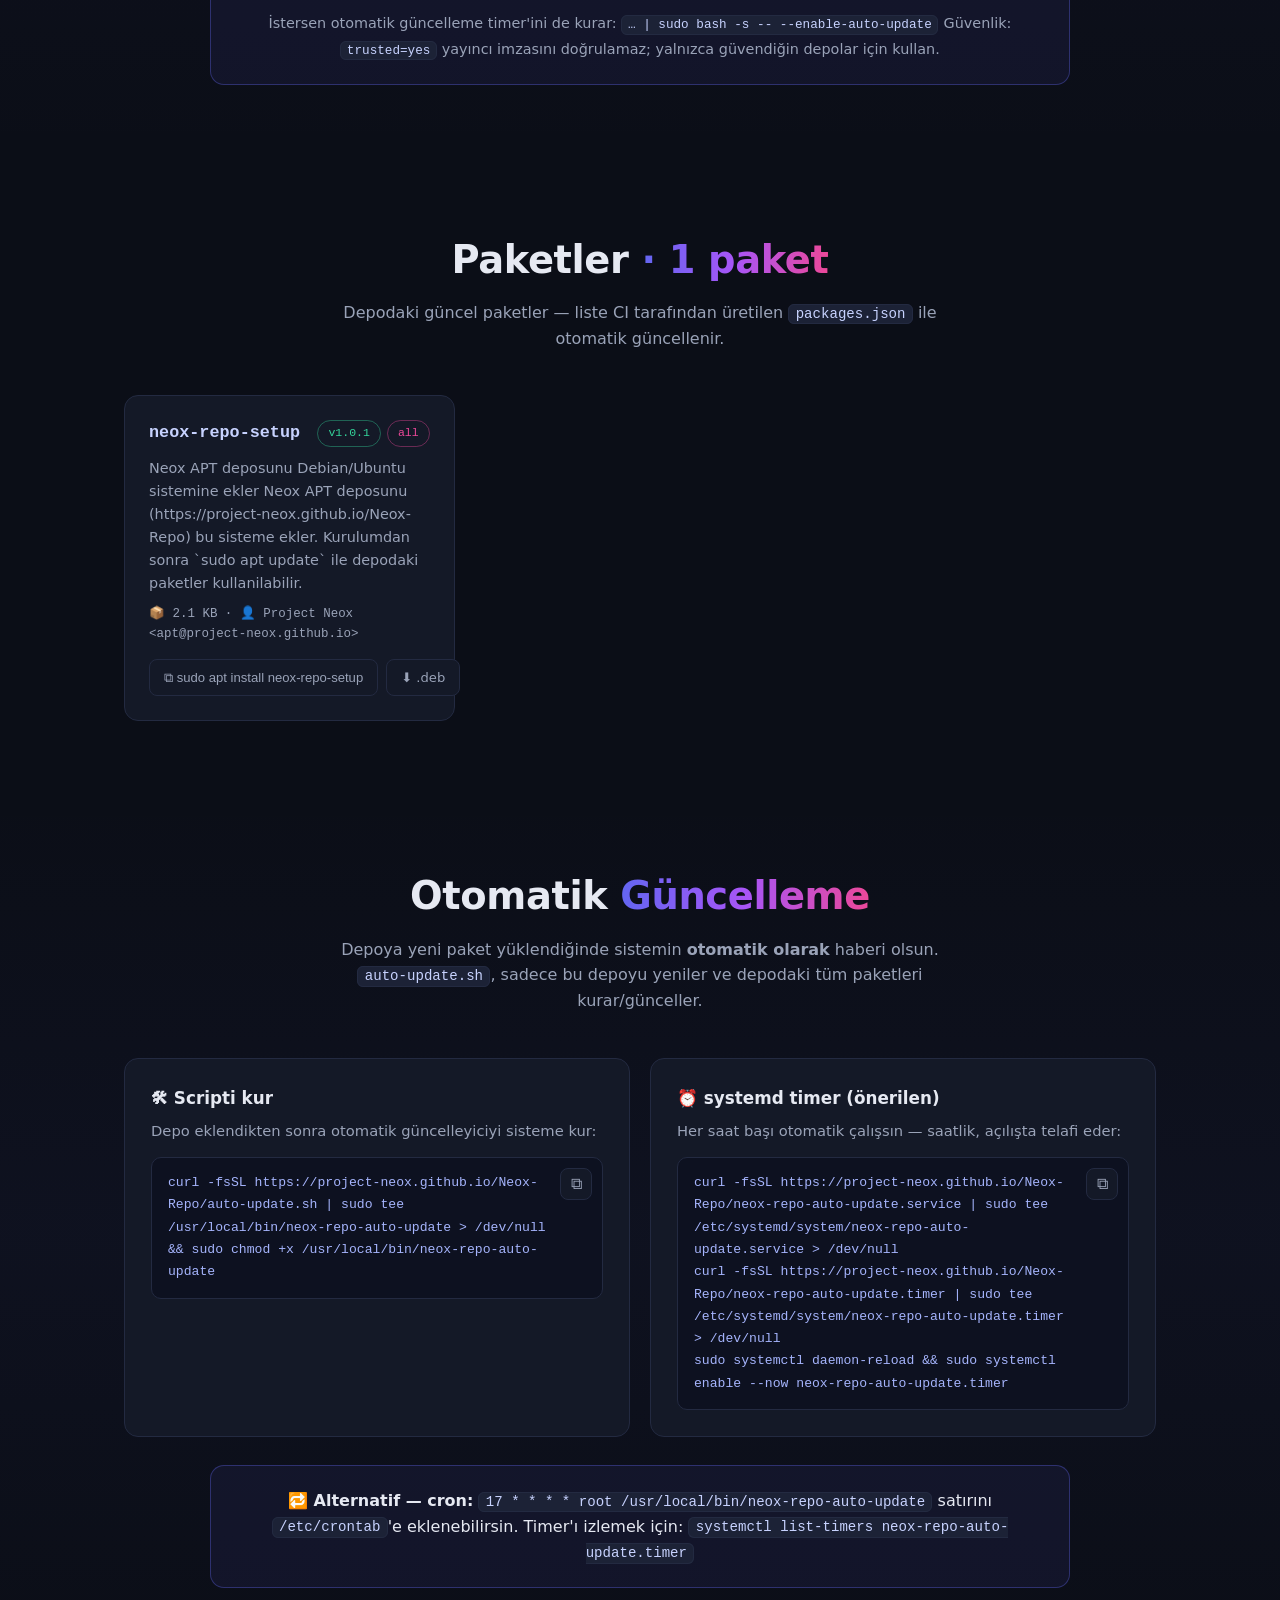
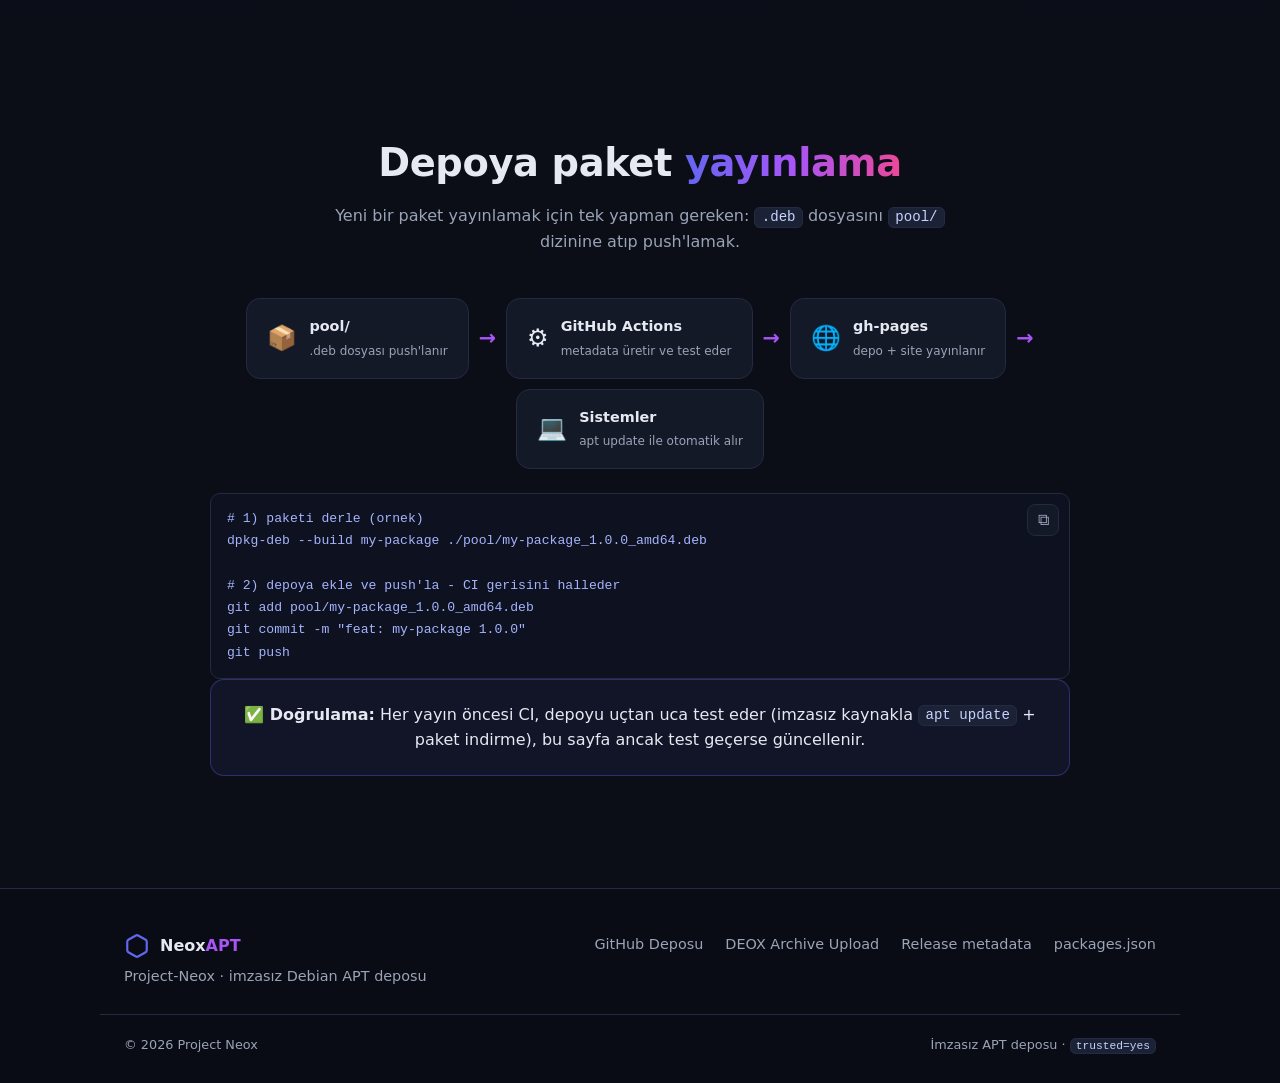
==== commit 329f2776: "Add Archive.org uploads and DEOX package indexing Co-authored-by: arena-agent <297053741+arena-agent" ====
--- a/index.html
+++ b/index.html
@@ -26,6 +26,7 @@
       <a href="#paketler">Paketler</a>
       <a href="#auto-update">Otomatik Güncelleme</a>
       <a href="#yayinlama">Paket Yayınlama</a>
+      <a href="archive-upload.html">DEOX Archive Upload</a>
       <a class="nav-cta" href="https://github.com/Project-Neox/Neox-Repo" target="_blank" rel="noopener">GitHub ↗</a>
     </div>
   </nav>
@@ -216,6 +217,7 @@
     </div>
     <div class="footer-links">
       <a href="https://github.com/Project-Neox/Neox-Repo" target="_blank" rel="noopener">GitHub Deposu</a>
+      <a href="archive-upload.html">DEOX Archive Upload</a>
       <a href="dists/stable/Release">Release metadata</a>
       <a href="packages.json">packages.json</a>
     </div>
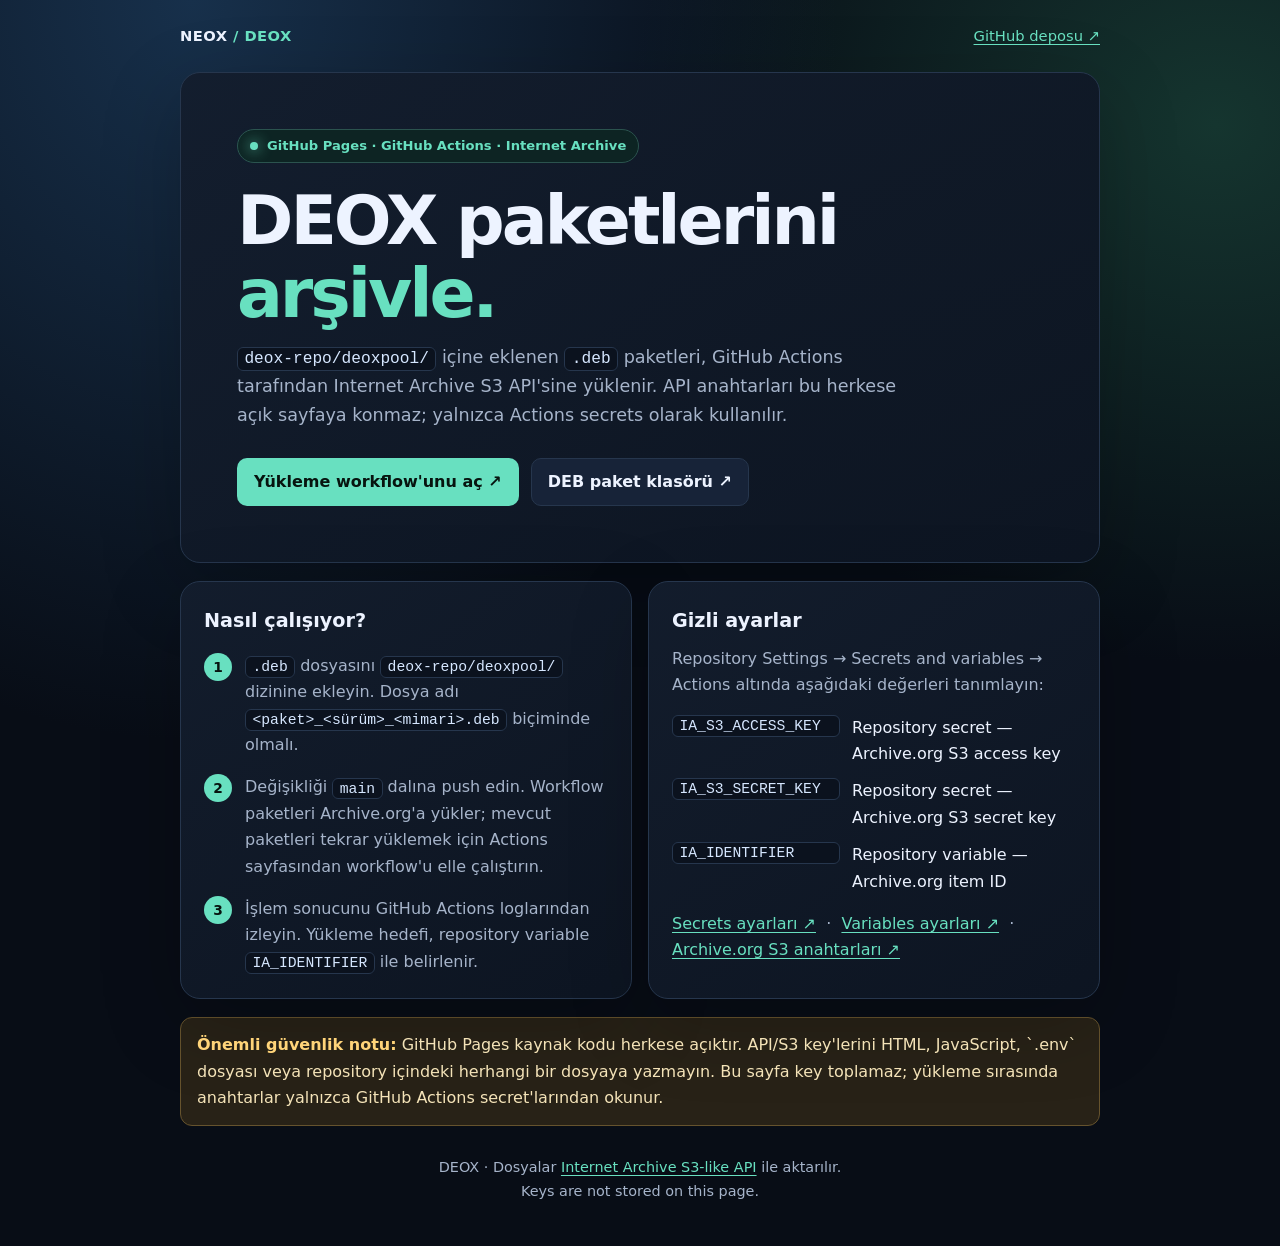
==== commit e16aa643: "Rename archive-upload.html to index.html" ====
--- a/index.html
+++ b/index.html
@@ -1,235 +1,194 @@
-<!DOCTYPE html>
+<!doctype html>
 <html lang="tr">
 <head>
-<meta charset="UTF-8">
-<meta name="viewport" content="width=device-width, initial-scale=1.0">
-<title>Neox APT Repository — Project-Neox Paket Deposu</title>
-<meta name="description" content="Project-Neox imzasız Debian APT deposu. GitHub Pages üzerinden yayınlanan paket deposu.">
-<link rel="icon" href="data:image/svg+xml,%3Csvg xmlns='http://www.w3.org/2000/svg' viewBox='0 0 24 24' fill='none' stroke='%236366f1' stroke-width='2'%3E%3Cpath d='M21 16V8a2 2 0 0 0-1-1.73l-7-4a2 2 0 0 0-2 0l-7 4A2 2 0 0 0 3 8v8a2 2 0 0 0 1 1.73l7 4a2 2 0 0 0 2 0l7-4A2 2 0 0 0 21 16z'/%3E%3C/svg%3E">
-<link rel="stylesheet" href="style.css">
+  <meta charset="utf-8">
+  <meta name="viewport" content="width=device-width, initial-scale=1">
+  <meta name="color-scheme" content="dark">
+  <meta name="description" content="DEOX .deb paketlerini GitHub Actions üzerinden Internet Archive'a yükleme rehberi.">
+  <title>DEOX Archive Upload · Neox</title>
+  <style>
+    :root {
+      color-scheme: dark;
+      --bg: #080d16;
+      --surface: #111a29;
+      --surface-2: #172338;
+      --text: #edf3ff;
+      --muted: #a6b4ca;
+      --line: #26364d;
+      --accent: #68e0c0;
+      --accent-2: #8db8ff;
+      --warning: #ffd479;
+    }
+    * { box-sizing: border-box; }
+    body {
+      margin: 0;
+      min-height: 100vh;
+      color: var(--text);
+      background:
+        radial-gradient(ellipse at 15% 0%, #17304b 0, transparent 42%),
+        radial-gradient(ellipse at 95% 10%, #15352f 0, transparent 34%),
+        var(--bg);
+      font: 16px/1.65 system-ui, -apple-system, BlinkMacSystemFont, "Segoe UI", sans-serif;
+    }
+    a { color: var(--accent); text-underline-offset: 3px; }
+    a:hover { color: #a1f4df; }
+    code {
+      padding: .12rem .4rem;
+      border: 1px solid var(--line);
+      border-radius: 6px;
+      background: #0b121e;
+      color: #d6e7ff;
+      font: .92em ui-monospace, SFMono-Regular, Menlo, Consolas, monospace;
+      overflow-wrap: anywhere;
+    }
+    .wrap { width: min(100% - 32px, 920px); margin-inline: auto; }
+    .topbar {
+      display: flex;
+      justify-content: space-between;
+      align-items: center;
+      gap: 16px;
+      padding-block: 24px;
+      color: var(--muted);
+      font-size: .92rem;
+    }
+    .brand { color: var(--text); font-weight: 750; letter-spacing: .03em; text-decoration: none; }
+    .brand span { color: var(--accent); }
+    .hero, .card {
+      border: 1px solid var(--line);
+      border-radius: 20px;
+      background: linear-gradient(145deg, rgb(19 29 45 / 96%), rgb(13 21 34 / 96%));
+      box-shadow: 0 24px 80px rgb(0 0 0 / 22%);
+    }
+    .hero { padding: clamp(26px, 6vw, 56px); }
+    .eyebrow {
+      display: inline-flex;
+      align-items: center;
+      gap: 9px;
+      border: 1px solid #2b534e;
+      border-radius: 999px;
+      padding: 5px 12px;
+      color: var(--accent);
+      background: #0d2423;
+      font-size: .82rem;
+      font-weight: 650;
+    }
+    .dot { width: 8px; height: 8px; border-radius: 50%; background: var(--accent); box-shadow: 0 0 14px var(--accent); }
+    h1 { max-width: 750px; margin: 21px 0 12px; font-size: clamp(2.3rem, 7vw, 4.25rem); line-height: 1.08; letter-spacing: -.045em; }
+    h1 span { color: var(--accent); }
+    .lede { max-width: 690px; margin: 0; color: var(--muted); font-size: 1.1rem; }
+    .actions { display: flex; flex-wrap: wrap; gap: 12px; margin-top: 28px; }
+    .button {
+      display: inline-flex;
+      align-items: center;
+      justify-content: center;
+      min-height: 46px;
+      border: 1px solid var(--line);
+      border-radius: 10px;
+      padding: 10px 16px;
+      color: var(--text);
+      background: var(--surface-2);
+      font-weight: 700;
+      text-decoration: none;
+      transition: transform .16s ease, border-color .16s ease;
+    }
+    .button:hover { border-color: var(--accent); color: var(--text); transform: translateY(-1px); }
+    .button.primary { border-color: transparent; color: #07140f; background: var(--accent); }
+    .button.primary:hover { background: #8aefd6; }
+    .grid { display: grid; grid-template-columns: repeat(2, minmax(0, 1fr)); gap: 16px; margin-top: 18px; }
+    .card { padding: 23px; }
+    .card h2 { margin: 0 0 9px; font-size: 1.2rem; }
+    .card p { margin: 8px 0 0; color: var(--muted); }
+    .step { display: flex; align-items: flex-start; gap: 13px; margin-top: 16px; }
+    .number { flex: 0 0 28px; display: grid; place-items: center; width: 28px; height: 28px; border-radius: 50%; color: #07140f; background: var(--accent); font-size: .86rem; font-weight: 800; }
+    .step p { margin: 0; }
+    .secret-list { display: grid; gap: 11px; margin: 16px 0 0; padding: 0; list-style: none; }
+    .secret-list li { display: grid; grid-template-columns: minmax(165px, .9fr) 1.2fr; gap: 12px; align-items: start; }
+    .note {
+      margin-top: 18px;
+      border: 1px solid #66532d;
+      border-radius: 12px;
+      padding: 14px 16px;
+      color: #f4e3b8;
+      background: #282217;
+    }
+    .note strong { color: var(--warning); }
+    footer { padding: 30px 0 42px; color: var(--muted); text-align: center; font-size: .9rem; }
+    @media (max-width: 640px) {
+      .grid { grid-template-columns: 1fr; }
+      .secret-list li { grid-template-columns: 1fr; gap: 4px; }
+      .topbar { align-items: flex-start; flex-direction: column; }
+    }
+  </style>
 </head>
 <body>
+  <div class="wrap">
+    <header class="topbar">
+      <a class="brand" href="./">NEOX<span> / DEOX</span></a>
+      <a href="https://github.com/Project-Neox/Neox-Repo" target="_blank" rel="noopener noreferrer">GitHub deposu ↗</a>
+    </header>
 
-<header class="site-header">
-  <nav class="nav container">
-    <a class="brand" href="#top">
-      <svg class="brand-icon" viewBox="0 0 24 24" fill="none" stroke="currentColor" stroke-width="2" stroke-linecap="round" stroke-linejoin="round" aria-hidden="true">
-        <path d="M21 16V8a2 2 0 0 0-1-1.73l-7-4a2 2 0 0 0-2 0l-7 4A2 2 0 0 0 3 8v8a2 2 0 0 0 1 1.73l7 4a2 2 0 0 0 2 0l7-4A2 2 0 0 0 21 16z"/>
-        <polyline points="3.27 6.96 12 12.01 20.73 6.96"/>
-        <line x1="12" y1="22.08" x2="12" y2="12"/>
-      </svg>
-      <span>Neox<span class="brand-accent">APT</span></span>
-    </a>
-    <button class="nav-toggle" id="navToggle" aria-label="Menü">☰</button>
-    <div class="nav-links" id="navLinks">
-      <a href="#kurulum">Kurulum</a>
-      <a href="#paketler">Paketler</a>
-      <a href="#auto-update">Otomatik Güncelleme</a>
-      <a href="#yayinlama">Paket Yayınlama</a>
-      <a href="archive-upload.html">DEOX Archive Upload</a>
-      <a class="nav-cta" href="https://github.com/Project-Neox/Neox-Repo" target="_blank" rel="noopener">GitHub ↗</a>
-    </div>
-  </nav>
-</header>
+    <main>
+      <section class="hero">
+        <div class="eyebrow"><span class="dot" aria-hidden="true"></span> GitHub Pages · GitHub Actions · Internet Archive</div>
+        <h1>DEOX paketlerini <span>arşivle.</span></h1>
+        <p class="lede">
+          <code>deox-repo/deoxpool/</code> içine eklenen <code>.deb</code> paketleri,
+          GitHub Actions tarafından Internet Archive S3 API'sine yüklenir. API anahtarları
+          bu herkese açık sayfaya konmaz; yalnızca Actions secrets olarak kullanılır.
+        </p>
+        <div class="actions">
+          <a class="button primary" href="https://github.com/Project-Neox/Neox-Repo/actions/workflows/archive-upload.yml" target="_blank" rel="noopener noreferrer">Yükleme workflow'unu aç ↗</a>
+          <a class="button" href="https://github.com/Project-Neox/Neox-Repo/tree/main/deox-repo/deoxpool" target="_blank" rel="noopener noreferrer">DEB paket klasörü ↗</a>
+        </div>
+      </section>
 
-<main id="top">
+      <div class="grid">
+        <section class="card" aria-labelledby="flow-title">
+          <h2 id="flow-title">Nasıl çalışıyor?</h2>
+          <div class="step">
+            <span class="number">1</span>
+            <p><code>.deb</code> dosyasını <code>deox-repo/deoxpool/</code> dizinine ekleyin. Dosya adı <code>&lt;paket&gt;_&lt;sürüm&gt;_&lt;mimari&gt;.deb</code> biçiminde olmalı.</p>
+          </div>
+          <div class="step">
+            <span class="number">2</span>
+            <p>Değişikliği <code>main</code> dalına push edin. Workflow paketleri Archive.org'a yükler; mevcut paketleri tekrar yüklemek için Actions sayfasından workflow'u elle çalıştırın.</p>
+          </div>
+          <div class="step">
+            <span class="number">3</span>
+            <p>İşlem sonucunu GitHub Actions loglarından izleyin. Yükleme hedefi, repository variable <code>IA_IDENTIFIER</code> ile belirlenir.</p>
+          </div>
+        </section>
 
-  <!-- ============ HERO ============ -->
-  <section class="hero">
-    <div class="hero-glow" aria-hidden="true"></div>
-    <div class="container hero-inner">
-      <div class="hero-badge">
-        <span class="dot"></span> Debian / Ubuntu APT deposu · imzasız · GitHub Pages
-      </div>
-      <h1>Neox <span class="gradient-text">APT Repository</span></h1>
-      <p class="hero-sub">
-        Project-Neox GitHub deposu, aynı zamanda <strong>canlı bir Debian APT deposu</strong>.
-        <code>pool/</code> dizinine atılan her <code>.deb</code> için GitHub Actions APT metadata'sını
-        hazırlar, depoyu test eder ve bu sayfadan imzasız olarak yayınlar.
-      </p>
-
-      <div class="quick-install">
-        <code id="quickCmd">curl -fsSL https://project-neox.github.io/Neox-Repo/setup-repo.sh | sudo bash</code>
-        <button class="copy-btn" data-copy-target="quickCmd" title="Kopyala">⧉</button>
+        <section class="card" aria-labelledby="keys-title">
+          <h2 id="keys-title">Gizli ayarlar</h2>
+          <p>Repository Settings → Secrets and variables → Actions altında aşağıdaki değerleri tanımlayın:</p>
+          <ul class="secret-list">
+            <li><code>IA_S3_ACCESS_KEY</code><span>Repository secret — Archive.org S3 access key</span></li>
+            <li><code>IA_S3_SECRET_KEY</code><span>Repository secret — Archive.org S3 secret key</span></li>
+            <li><code>IA_IDENTIFIER</code><span>Repository variable — Archive.org item ID</span></li>
+          </ul>
+          <p style="margin-top: 16px">
+            <a href="https://github.com/Project-Neox/Neox-Repo/settings/secrets/actions" target="_blank" rel="noopener noreferrer">Secrets ayarları ↗</a>
+            &nbsp;·&nbsp;
+            <a href="https://github.com/Project-Neox/Neox-Repo/settings/variables/actions" target="_blank" rel="noopener noreferrer">Variables ayarları ↗</a>
+            &nbsp;·&nbsp;
+            <a href="https://archive.org/account/s3.php" target="_blank" rel="noopener noreferrer">Archive.org S3 anahtarları ↗</a>
+          </p>
+        </section>
       </div>
 
-      <div class="hero-actions">
-        <a class="btn btn-primary" href="#kurulum">Hemen Kur →</a>
-        <a class="btn btn-ghost" href="#paketler">Paketleri Gör</a>
-      </div>
+      <aside class="note">
+        <strong>Önemli güvenlik notu:</strong> GitHub Pages kaynak kodu herkese açıktır.
+        API/S3 key'lerini HTML, JavaScript, `.env` dosyası veya repository içindeki herhangi
+        bir dosyaya yazmayın. Bu sayfa key toplamaz; yükleme sırasında anahtarlar yalnızca
+        GitHub Actions secret'larından okunur.
+      </aside>
+    </main>
 
-      <div class="stats" id="stats">
-        <div class="stat"><span class="stat-value" id="statCount">—</span><span class="stat-label">Paket</span></div>
-        <div class="stat"><span class="stat-value">stable</span><span class="stat-label">Suite</span></div>
-        <div class="stat"><span class="stat-value">main</span><span class="stat-label">Bileşen</span></div>
-        <div class="stat"><span class="stat-value">İmzasız</span><span class="stat-label">APT Deposu</span></div>
-      </div>
-    </div>
-  </section>
-
-  <!-- ============ KURULUM ============ -->
-  <section class="section" id="kurulum">
-    <div class="container">
-      <h2 class="section-title">Kurulum <span class="gradient-text">3 adım</span></h2>
-      <p class="section-sub">Herhangi bir Debian/Ubuntu sistemine depoyu ekle — bu sayfadaki komutlar kopyala-yapıştır çalışır.</p>
-
-      <div class="steps">
-        <div class="step-card">
-          <div class="step-num">1</div>
-          <h3>Depoyu ekle</h3>
-          <p>Depo GPG imzası kullanmaz; <code>trusted=yes</code> imzasız kaynağın kullanılmasına izin verir.</p>
-          <div class="code-block">
-            <code id="cmd1">echo "deb [trusted=yes] https://project-neox.github.io/Neox-Repo stable main" | sudo tee /etc/apt/sources.list.d/neox-repo.list</code>
-            <button class="copy-btn" data-copy-target="cmd1" title="Kopyala">⧉</button>
-          </div>
-        </div>
-
-        <div class="step-card">
-          <div class="step-num">2</div>
-          <h3>Paket listesini güncelle</h3>
-          <p><code>apt update</code> depo metadata'sını ve paket checksum'larını kontrol eder.</p>
-          <div class="code-block">
-            <code id="cmd2">sudo apt update</code>
-            <button class="copy-btn" data-copy-target="cmd2" title="Kopyala">⧉</button>
-          </div>
-        </div>
-
-        <div class="step-card">
-          <div class="step-num">3</div>
-          <h3>Paketi kur</h3>
-          <p>Depodaki paketleri <code>apt</code> ile kurabilirsin.</p>
-          <div class="code-block">
-            <code id="cmd3">sudo apt install neox-repo-setup</code>
-            <button class="copy-btn" data-copy-target="cmd3" title="Kopyala">⧉</button>
-          </div>
-        </div>
-      </div>
-
-      <div class="callout">
-        <strong>⚡ Tek komutla kurulum:</strong> Yukarıdaki 3 adımı otomatik yapan script:
-        <div class="code-block">
-          <code id="cmd0">curl -fsSL https://project-neox.github.io/Neox-Repo/setup-repo.sh | sudo bash</code>
-          <button class="copy-btn" data-copy-target="cmd0" title="Kopyala">⧉</button>
-        </div>
-        <span class="callout-note">İstersen otomatik güncelleme timer'ini de kurar: <code>… | sudo bash -s -- --enable-auto-update</code></span>
-        <span class="callout-note">Güvenlik: <code>trusted=yes</code> yayıncı imzasını doğrulamaz; yalnızca güvendiğin depolar için kullan.</span>
-      </div>
-    </div>
-  </section>
-
-  <!-- ============ PAKETLER ============ -->
-  <section class="section" id="paketler">
-    <div class="container">
-      <h2 class="section-title">Paketler <span class="gradient-text" id="paketCount"></span></h2>
-      <p class="section-sub">Depodaki güncel paketler — liste CI tarafından üretilen <code>packages.json</code> ile otomatik güncellenir.</p>
-      <div class="packages-grid" id="packagesGrid">
-        <div class="loading">Paketler yükleniyor…</div>
-      </div>
-      <div class="packages-fallback" id="packagesFallback" hidden>
-        <p>Paket listesi şu an yüklenemedi. Depoyu elle gez: <a href="dists/stable/main/binary-amd64/Packages">dists/stable/main/binary-amd64/Packages</a></p>
-      </div>
-    </div>
-  </section>
-
-  <!-- ============ OTOMATIK GUNCELLEME ============ -->
-  <section class="section" id="auto-update">
-    <div class="container">
-      <h2 class="section-title">Otomatik <span class="gradient-text">Güncelleme</span></h2>
-      <p class="section-sub">
-        Depoya yeni paket yüklendiğinde sistemin <strong>otomatik olarak</strong> haberi olsun.
-        <code>auto-update.sh</code>, sadece bu depoyu yeniler ve depodaki tüm paketleri kurar/günceller.
-      </p>
-
-      <div class="two-col">
-        <div class="feature-card">
-          <h3>🛠 Scripti kur</h3>
-          <p>Depo eklendikten sonra otomatik güncelleyiciyi sisteme kur:</p>
-          <div class="code-block">
-            <code id="cmd4">curl -fsSL https://project-neox.github.io/Neox-Repo/auto-update.sh | sudo tee /usr/local/bin/neox-repo-auto-update &gt; /dev/null &amp;&amp; sudo chmod +x /usr/local/bin/neox-repo-auto-update</code>
-            <button class="copy-btn" data-copy-target="cmd4" title="Kopyala">⧉</button>
-          </div>
-        </div>
-        <div class="feature-card">
-          <h3>⏰ systemd timer (önerilen)</h3>
-          <p>Her saat başı otomatik çalışsın — saatlik, açılışta telafi eder:</p>
-          <div class="code-block">
-            <code id="cmd5">curl -fsSL https://project-neox.github.io/Neox-Repo/neox-repo-auto-update.service | sudo tee /etc/systemd/system/neox-repo-auto-update.service &gt; /dev/null
-curl -fsSL https://project-neox.github.io/Neox-Repo/neox-repo-auto-update.timer | sudo tee /etc/systemd/system/neox-repo-auto-update.timer &gt; /dev/null
-sudo systemctl daemon-reload &amp;&amp; sudo systemctl enable --now neox-repo-auto-update.timer</code>
-            <button class="copy-btn" data-copy-target="cmd5" title="Kopyala">⧉</button>
-          </div>
-        </div>
-      </div>
-
-      <div class="callout">
-        <strong>🔁 Alternatif — cron:</strong> <code>17 * * * * root /usr/local/bin/neox-repo-auto-update</code>
-        satırını <code>/etc/crontab</code>'e eklenebilirsin. Timer'ı izlemek için: <code>systemctl list-timers neox-repo-auto-update.timer</code>
-      </div>
-    </div>
-  </section>
-
-  <!-- ============ YAYINLAMA ============ -->
-  <section class="section" id="yayinlama">
-    <div class="container">
-      <h2 class="section-title">Depoya paket <span class="gradient-text">yayınlama</span></h2>
-      <p class="section-sub">Yeni bir paket yayınlamak için tek yapman gereken: <code>.deb</code> dosyasını <code>pool/</code> dizinine atıp push'lamak.</p>
-
-      <div class="pipeline" aria-label="Yayınlama akışı">
-        <div class="pipe-step"><div class="pipe-icon">📦</div><div><strong>pool/</strong><br><small>.deb dosyası push'lanır</small></div></div>
-        <div class="pipe-arrow">→</div>
-        <div class="pipe-step"><div class="pipe-icon">⚙️</div><div><strong>GitHub Actions</strong><br><small>metadata üretir ve test eder</small></div></div>
-        <div class="pipe-arrow">→</div>
-        <div class="pipe-step"><div class="pipe-icon">🌐</div><div><strong>gh-pages</strong><br><small>depo + site yayınlanır</small></div></div>
-        <div class="pipe-arrow">→</div>
-        <div class="pipe-step"><div class="pipe-icon">💻</div><div><strong>Sistemler</strong><br><small>apt update ile otomatik alır</small></div></div>
-      </div>
-
-      <div class="code-block wide">
-        <code id="cmd6"># 1) paketi derle (ornek)
-dpkg-deb --build my-package ./pool/my-package_1.0.0_amd64.deb
-
-# 2) depoya ekle ve push'la - CI gerisini halleder
-git add pool/my-package_1.0.0_amd64.deb
-git commit -m "feat: my-package 1.0.0"
-git push</code>
-        <button class="copy-btn" data-copy-target="cmd6" title="Kopyala">⧉</button>
-      </div>
-
-      <div class="callout">
-        <strong>✅ Doğrulama:</strong> Her yayın öncesi CI, depoyu uçtan uca test eder
-        (imzasız kaynakla <code>apt update</code> + paket indirme), bu sayfa ancak test geçerse güncellenir.
-      </div>
-    </div>
-  </section>
-
-</main>
-
-<footer class="site-footer">
-  <div class="container footer-inner">
-    <div>
-      <div class="brand small">
-        <svg class="brand-icon" viewBox="0 0 24 24" fill="none" stroke="currentColor" stroke-width="2" stroke-linecap="round" stroke-linejoin="round" aria-hidden="true">
-          <path d="M21 16V8a2 2 0 0 0-1-1.73l-7-4a2 2 0 0 0-2 0l-7 4A2 2 0 0 0 3 8v8a2 2 0 0 0 1 1.73l7 4a2 2 0 0 0 2 0l7-4A2 2 0 0 0 21 16z"/>
-        </svg>
-        <span>Neox<span class="brand-accent">APT</span></span>
-      </div>
-      <p>Project-Neox · imzasız Debian APT deposu</p>
-    </div>
-    <div class="footer-links">
-      <a href="https://github.com/Project-Neox/Neox-Repo" target="_blank" rel="noopener">GitHub Deposu</a>
-      <a href="archive-upload.html">DEOX Archive Upload</a>
-      <a href="dists/stable/Release">Release metadata</a>
-      <a href="packages.json">packages.json</a>
-    </div>
+    <footer>
+      DEOX · Dosyalar <a href="https://archive.org/developers/ias3.html" target="_blank" rel="noopener noreferrer">Internet Archive S3-like API</a> ile aktarılır.
+      <br>Keys are not stored on this page.
+    </footer>
   </div>
-  <div class="container footer-bottom">
-    <span>© 2026 Project Neox</span>
-    <span>İmzasız APT deposu · <code>trusted=yes</code></span>
-  </div>
-</footer>
-
-<div class="toast" id="toast">Kopyalandı ✓</div>
-
-<script src="app.js"></script>
 </body>
 </html>
